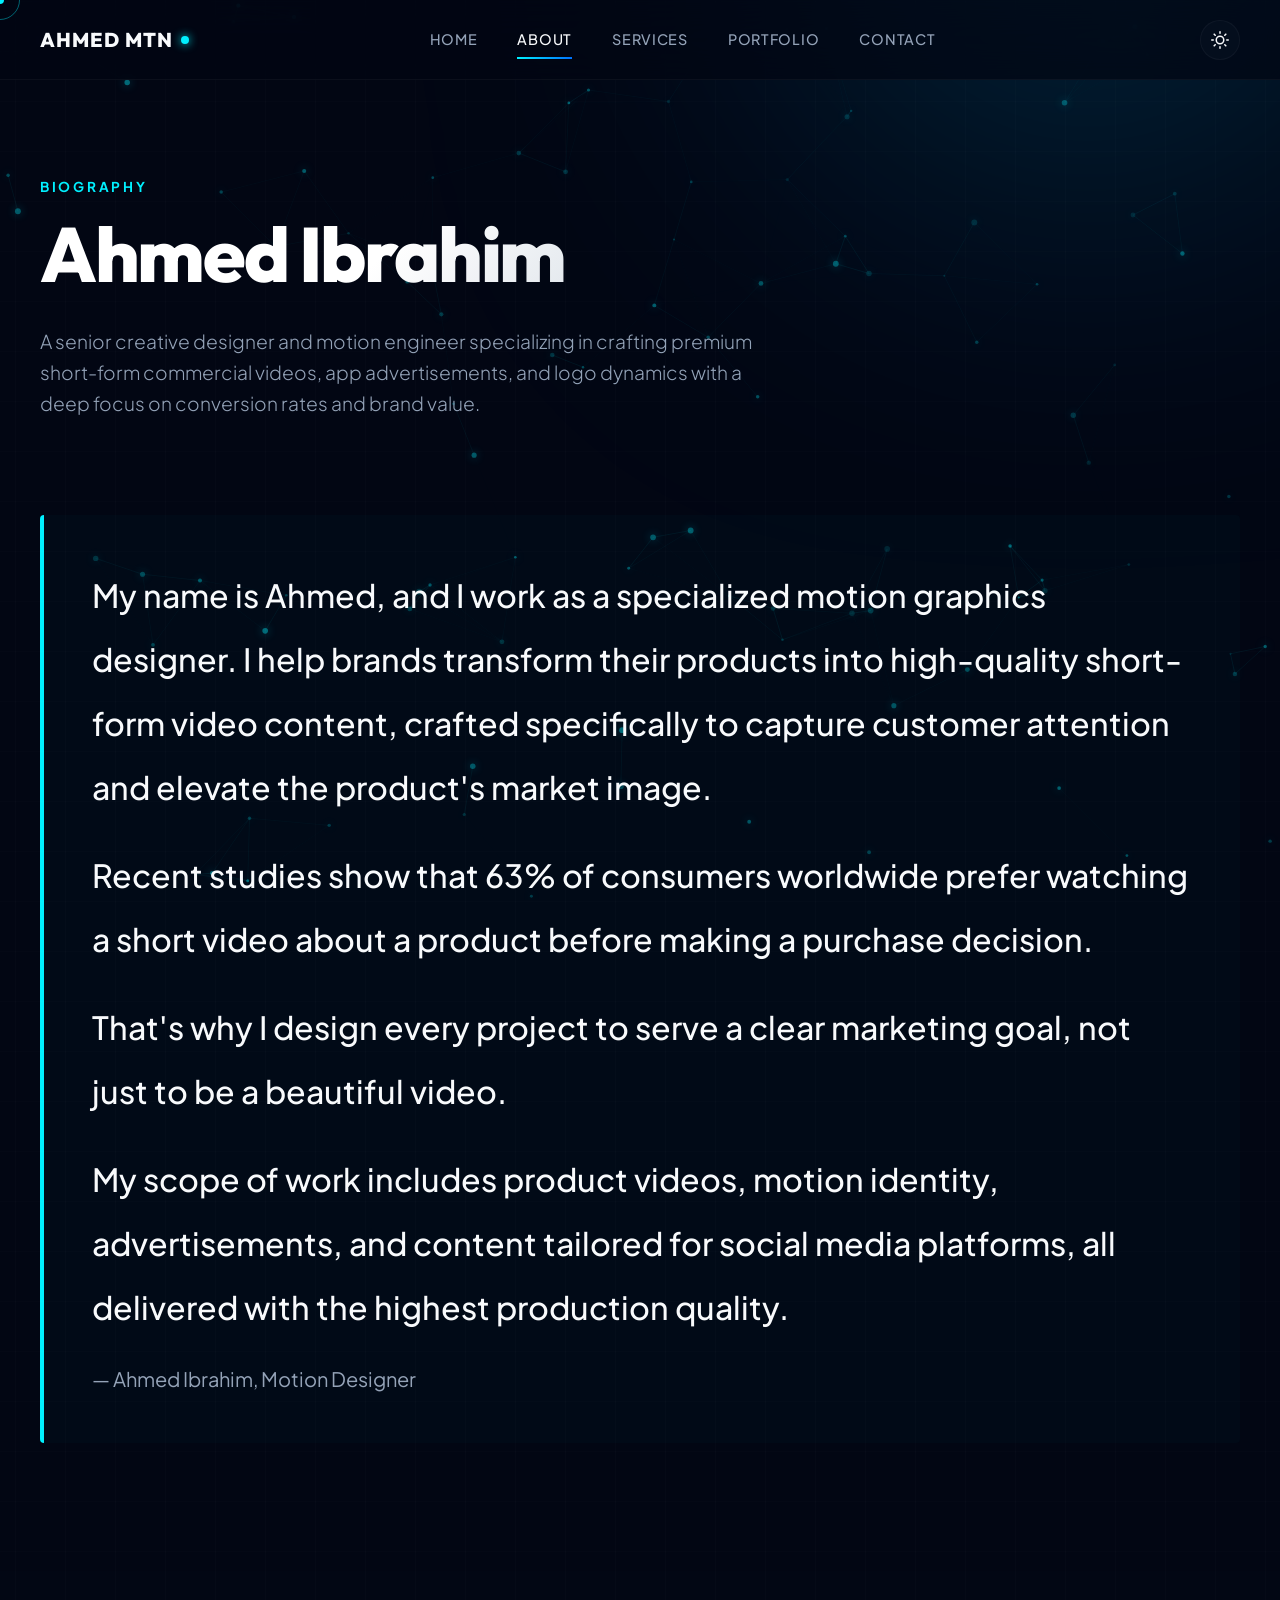
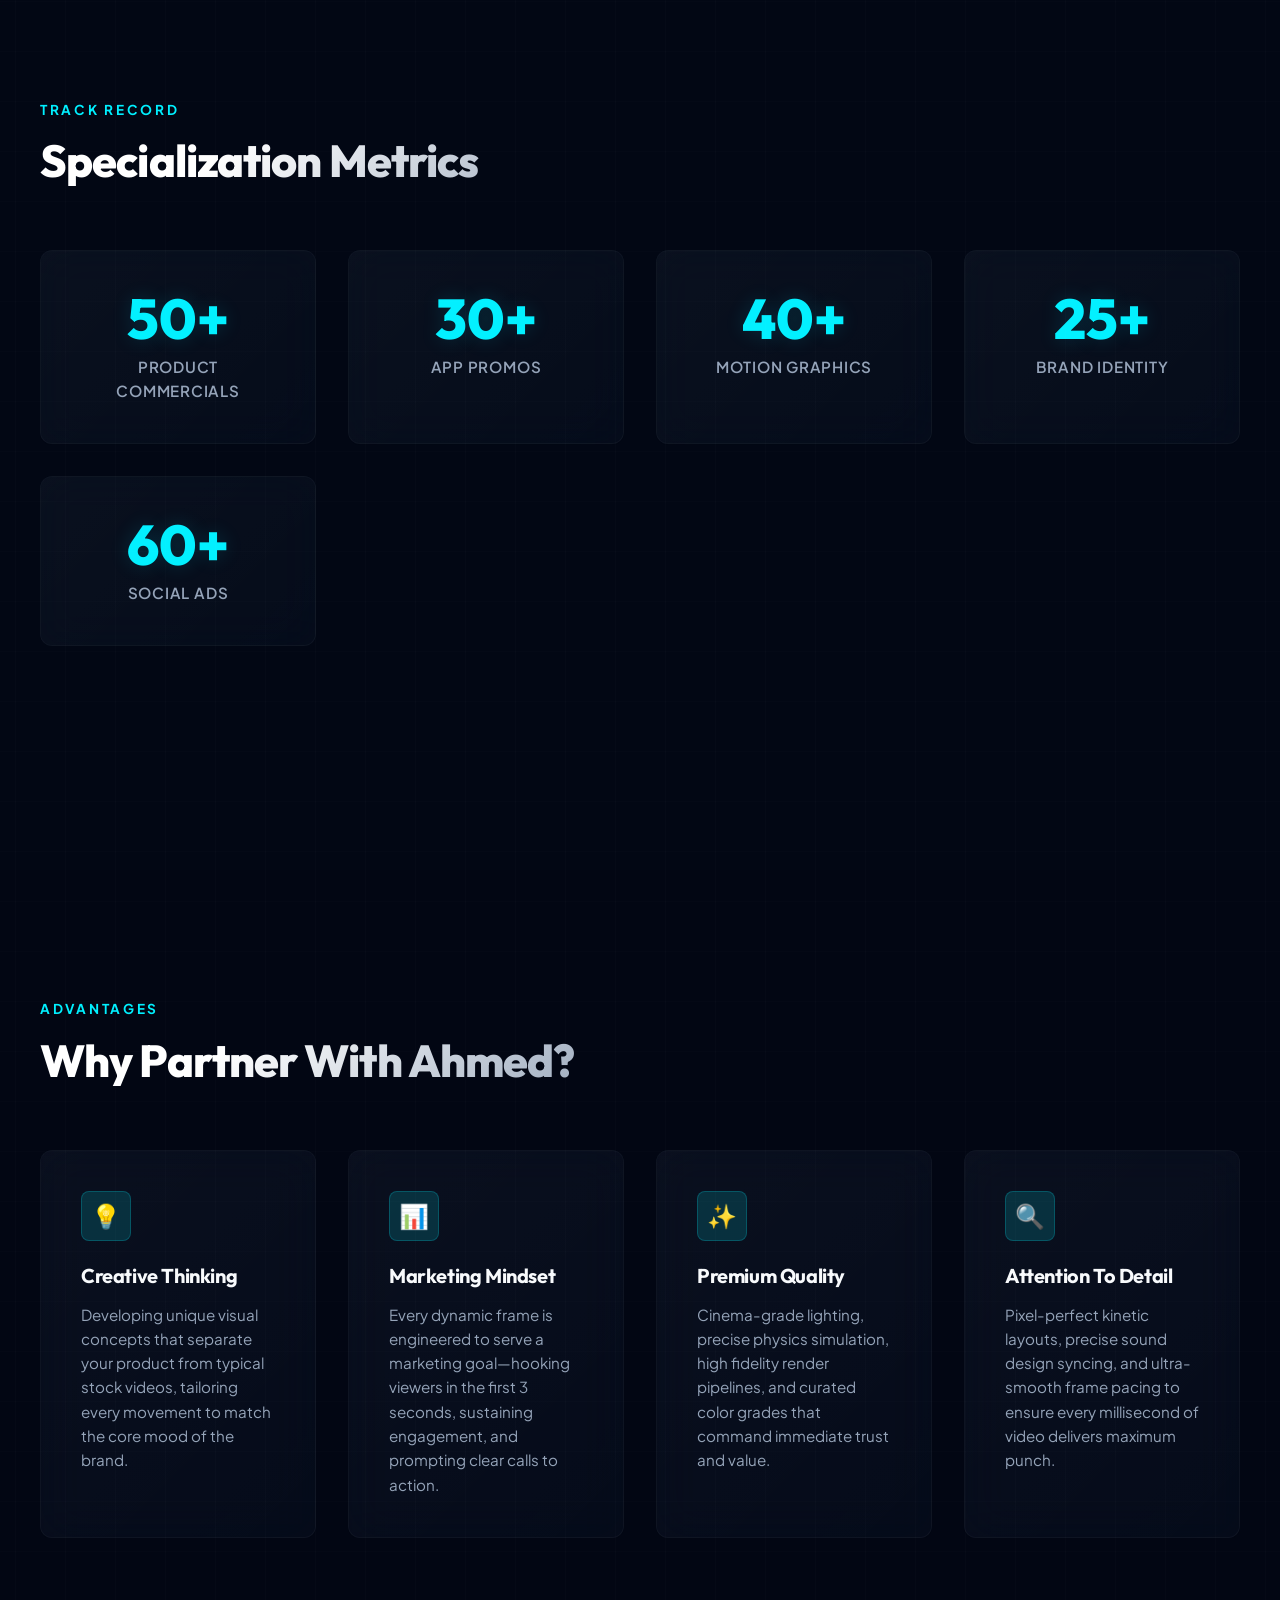
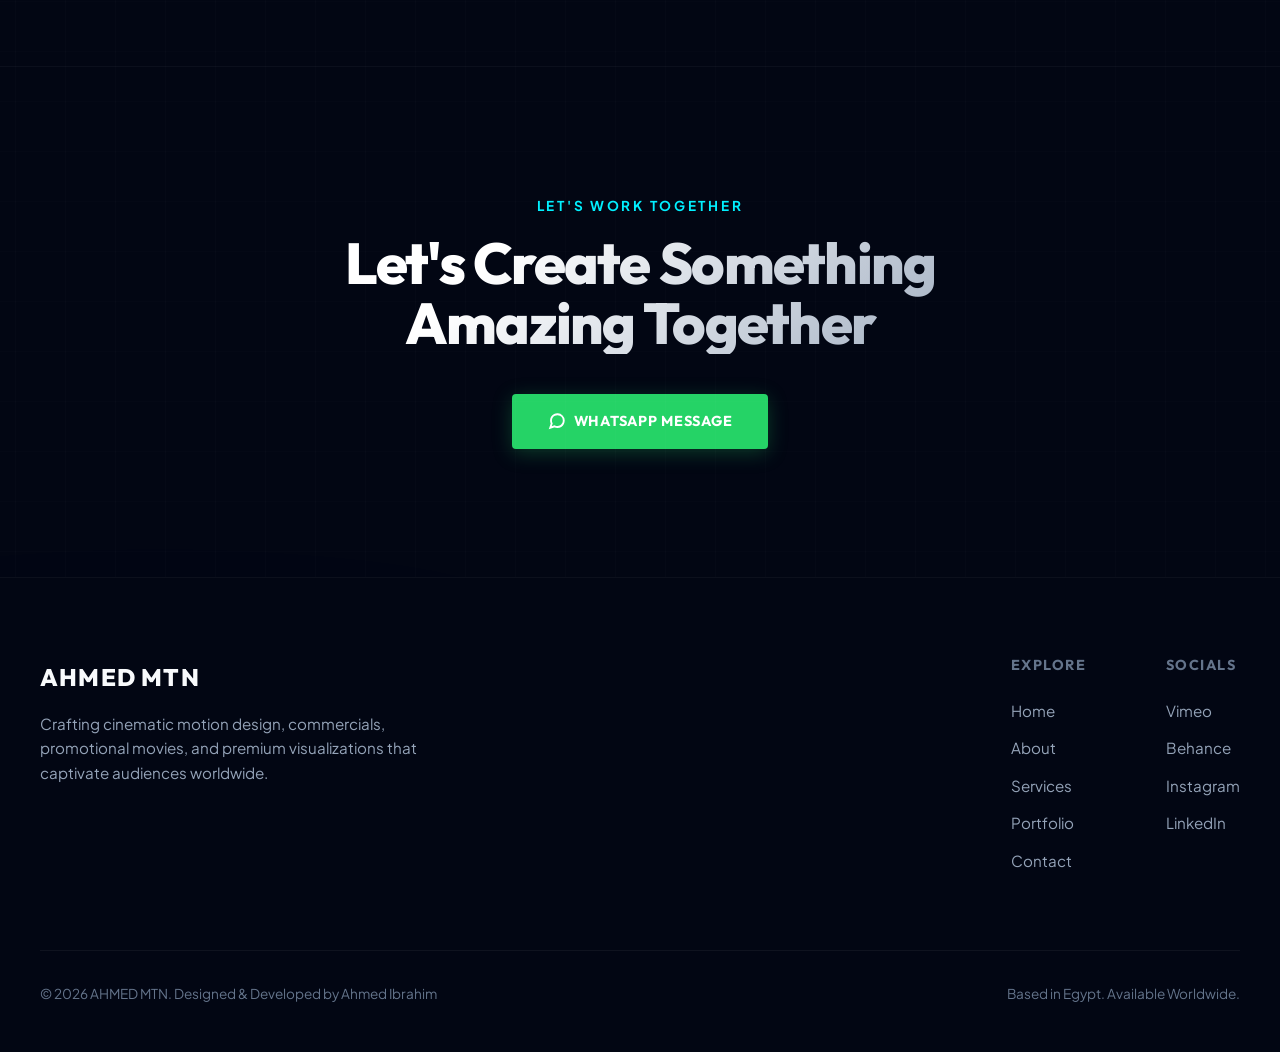
==== about.html @ e55f8477 "Add files via upload" ====
<!DOCTYPE html>
<html lang="en">
<head>
  <meta charset="UTF-8">
  <script>(function(){try{var t=localStorage.getItem('theme');if(t==='light'){document.documentElement.setAttribute('data-theme','light');}}catch(e){}})();</script>
  <meta name="viewport" content="width=device-width, initial-scale=1.0">
  <title>About AHMED MTN | Premium Motion Designer</title>
  <meta name="description" content="Learn more about Ahmed Ibrahim (AHMED MTN), his motion design philosophy, marketing mindset, and production standards.">
  
  <!-- Open Graph -->
  <meta property="og:title" content="About AHMED MTN | Premium Motion Designer">
  <meta property="og:description" content="Discover the creative process and marketing-focused motion design philosophy of Ahmed Ibrahim.">
  <meta property="og:type" content="website">
  
  <!-- Stylesheets -->
  <link rel="stylesheet" href="./assets/css/main.css">
  <link rel="stylesheet" href="./assets/css/layout.css">
  <link rel="stylesheet" href="./assets/css/components.css">
  <link rel="stylesheet" href="./assets/css/pages.css">
</head>
<body>

  <!-- Page Preloader -->
  <div id="preloader">
    <div class="loader-content">
      <div class="loader-logo">ABOUT ME</div>
      <div class="loader-line-wrap">
        <div class="loader-line"></div>
      </div>
    </div>
  </div>

  <!-- Ambient Canvas Background -->
  <canvas id="particles-canvas"></canvas>
  <div class="grid-overlay"></div>

  <!-- Background Glow Blobs -->
  <div class="bg-glow-blobs">
    <div class="glow-blob glow-1"></div>
    <div class="glow-blob glow-2"></div>
  </div>

  <!-- Header Nav -->
  <header>
    <div class="container nav-container">
      <a href="./index.html" class="logo magnetic">
        AHMED MTN <span class="logo-dot"></span>
      </a>
      <nav>
        <a href="./index.html" class="nav-link">Home</a>
        <a href="./about.html" class="nav-link active">About</a>
        <a href="./services.html" class="nav-link">Services</a>
        <a href="./portfolio.html" class="nav-link">Portfolio</a>
        <a href="./contact.html" class="nav-link">Contact</a>
      </nav>
      <button class="theme-toggle" id="themeToggle" aria-label="Toggle light and dark mode">
        <svg class="icon-sun" viewBox="0 0 24 24" fill="none" stroke="currentColor" stroke-width="2" stroke-linecap="round" stroke-linejoin="round"><circle cx="12" cy="12" r="5"></circle><line x1="12" y1="1" x2="12" y2="3"></line><line x1="12" y1="21" x2="12" y2="23"></line><line x1="4.22" y1="4.22" x2="5.64" y2="5.64"></line><line x1="18.36" y1="18.36" x2="19.78" y2="19.78"></line><line x1="1" y1="12" x2="3" y2="12"></line><line x1="21" y1="12" x2="23" y2="12"></line><line x1="4.22" y1="19.78" x2="5.64" y2="18.36"></line><line x1="18.36" y1="5.64" x2="19.78" y2="4.22"></line></svg>
        <svg class="icon-moon" viewBox="0 0 24 24" fill="none" stroke="currentColor" stroke-width="2" stroke-linecap="round" stroke-linejoin="round"><path d="M21 12.79A9 9 0 1 1 11.21 3 7 7 0 0 0 21 12.79z"></path></svg>
      </button>
      <button class="menu-btn" aria-label="Toggle Menu">
        <span></span>
        <span></span>
        <span></span>
      </button>
    </div>
  </header>

  <!-- Mobile Navigation Overlay -->
  <div class="mobile-nav">
    <a href="./index.html" class="nav-link">Home</a>
    <a href="./about.html" class="nav-link active">About</a>
    <a href="./services.html" class="nav-link">Services</a>
    <a href="./portfolio.html" class="nav-link">Portfolio</a>
    <a href="./contact.html" class="nav-link">Contact</a>
  </div>

  <!-- Hero Content for About -->
  <section class="about-hero" style="margin-top: 80px; padding: 6rem 0 3rem 0;">
    <div class="container reveal">
      <span class="section-subtitle">Biography</span>
      <h1 class="hero-title gradient-text" style="font-size: clamp(3.5rem, 6vw, 6rem); margin-bottom: 2rem;">Ahmed Ibrahim</h1>
      <p class="hero-desc" style="max-width: 750px;">A senior creative designer and motion engineer specializing in crafting premium short-form commercial videos, app advertisements, and logo dynamics with a deep focus on conversion rates and brand value.</p>
    </div>
  </section>

  <!-- Arabic Narrative Block -->
  <section class="arabic-block" style="padding-top: 0;">
    <div class="container">
      <div class="arabic-quote-block reveal" style="margin-bottom: 0; padding: 3rem;">
        <p style="font-size: clamp(1.4rem, 2.5vw, 2.2rem); line-height: 2;">My name is Ahmed, and I work as a specialized motion graphics designer. I help brands transform their products into high-quality short-form video content, crafted specifically to capture customer attention and elevate the product's market image.</p>
        <p style="font-size: clamp(1.4rem, 2.5vw, 2.2rem); line-height: 2;">Recent studies show that 63% of consumers worldwide prefer watching a short video about a product before making a purchase decision.</p>
        <p style="font-size: clamp(1.4rem, 2.5vw, 2.2rem); line-height: 2;">That's why I design every project to serve a clear marketing goal, not just to be a beautiful video.</p>
        <p style="font-size: clamp(1.4rem, 2.5vw, 2.2rem); line-height: 2;">My scope of work includes product videos, motion identity, advertisements, and content tailored for social media platforms, all delivered with the highest production quality.</p>
        <span style="font-size: 1.25rem;">— Ahmed Ibrahim, Motion Designer</span>
      </div>
    </div>
  </section>

  <!-- Statistics Grid Section -->
  <section class="about-stats" style="background: rgba(5, 10, 24, 0.3);">
    <div class="container">
      <div class="section-header reveal">
        <span class="section-subtitle">Track Record</span>
        <h2 class="section-title gradient-text">Specialization Metrics</h2>
      </div>

      <div class="stats-grid reveal" style="grid-template-columns: repeat(auto-fit, minmax(220px, 1fr));">
        <div class="glass-card stat-card">
          <div class="stat-number">50+</div>
          <div class="stat-label">Product Commercials</div>
        </div>
        <div class="glass-card stat-card">
          <div class="stat-number">30+</div>
          <div class="stat-label">App Promos</div>
        </div>
        <div class="glass-card stat-card">
          <div class="stat-number">40+</div>
          <div class="stat-label">Motion Graphics</div>
        </div>
        <div class="glass-card stat-card">
          <div class="stat-number">25+</div>
          <div class="stat-label">Brand Identity</div>
        </div>
        <div class="glass-card stat-card">
          <div class="stat-number">60+</div>
          <div class="stat-label">Social Ads</div>
        </div>
      </div>
    </div>
  </section>

  <!-- Why Work With Me Section -->
  <section class="why-work-with-me">
    <div class="container">
      <div class="section-header reveal">
        <span class="section-subtitle">Advantages</span>
        <h2 class="section-title gradient-text">Why Partner With Ahmed?</h2>
      </div>

      <div class="why-grid reveal">
        <div class="glass-card why-card">
          <div class="why-icon">💡</div>
          <h3>Creative Thinking</h3>
          <p>Developing unique visual concepts that separate your product from typical stock videos, tailoring every movement to match the core mood of the brand.</p>
        </div>
        <div class="glass-card why-card">
          <div class="why-icon">📊</div>
          <h3>Marketing Mindset</h3>
          <p>Every dynamic frame is engineered to serve a marketing goal—hooking viewers in the first 3 seconds, sustaining engagement, and prompting clear calls to action.</p>
        </div>
        <div class="glass-card why-card">
          <div class="why-icon">✨</div>
          <h3>Premium Quality</h3>
          <p>Cinema-grade lighting, precise physics simulation, high fidelity render pipelines, and curated color grades that command immediate trust and value.</p>
        </div>
        <div class="glass-card why-card">
          <div class="why-icon">🔍</div>
          <h3>Attention To Detail</h3>
          <p>Pixel-perfect kinetic layouts, precise sound design syncing, and ultra-smooth frame pacing to ensure every millisecond of video delivers maximum punch.</p>
        </div>
      </div>
    </div>
  </section>

  <!-- Contact CTA -->
  <section class="contact-cta" style="border-top: 1px solid var(--border-glass);">
    <div class="container reveal">
      <div style="max-width: 800px; margin: 0 auto; text-align: center;">
        <span class="section-subtitle">Let's Work Together</span>
        <h2 class="hero-title gradient-text" style="font-size: clamp(2rem, 4.5vw, 4rem); margin-bottom: 2.5rem;">Let's Create Something Amazing Together</h2>
        <div class="magnetic-wrap">
          <a href="https://wa.me/201090971246" target="_blank" class="btn btn-whatsapp magnetic">
            <svg width="18" height="18" viewBox="0 0 24 24" fill="none" stroke="currentColor" stroke-width="2.5" style="margin-right: 0.5rem; vertical-align: middle;"><path d="M21 11.5a8.38 8.38 0 0 1-.9 3.8 8.5 8.5 0 0 1-7.6 4.7 8.38 8.38 0 0 1-3.8-.9L3 21l1.9-5.7a8.38 8.38 0 0 1-.9-3.8 8.5 8.5 0 0 1 4.7-7.6 8.38 8.38 0 0 1 3.8-.9h.5a8.48 8.48 0 0 1 8 8v.5z"></path></svg>
            WhatsApp Message
          </a>
        </div>
      </div>
    </div>
  </section>

  <!-- Footer -->
  <footer>
    <div class="container">
      <div class="footer-content">
        <div class="footer-brand">
          <div class="footer-logo">AHMED MTN<span class="logo-dot"></span></div>
          <p class="footer-desc">Crafting cinematic motion design, commercials, promotional movies, and premium visualizations that captivate audiences worldwide.</p>
        </div>
        <div class="footer-links">
          <div class="footer-group">
            <h4>Explore</h4>
            <ul>
              <li><a href="./index.html">Home</a></li>
              <li><a href="./about.html">About</a></li>
              <li><a href="./services.html">Services</a></li>
              <li><a href="./portfolio.html">Portfolio</a></li>
              <li><a href="./contact.html">Contact</a></li>
            </ul>
          </div>
          <div class="footer-group">
            <h4>Socials</h4>
            <ul>
              <li><a href="#" target="_blank" class="magnetic">Vimeo</a></li>
              <li><a href="#" target="_blank" class="magnetic">Behance</a></li>
              <li><a href="#" target="_blank" class="magnetic">Instagram</a></li>
              <li><a href="#" target="_blank" class="magnetic">LinkedIn</a></li>
            </ul>
          </div>
        </div>
      </div>
      <div class="footer-bottom">
        <div class="footer-copy">
          &copy; 2026 AHMED MTN. Designed & Developed by Ahmed Ibrahim
        </div>
        <div>
          Based in Egypt. Available Worldwide.
        </div>
      </div>
    </div>
  </footer>

  <!-- Scroll Progress Indicator -->
  <div class="scroll-progress-wrap">
    <svg class="progress-circle" width="100%" height="100%" viewBox="-1 -1 102 102">
      <path d="M50,1 a49,49 0 0,1 0,98 a49,49 0 0,1 0,-98"/>
    </svg>
    <svg class="arrow" viewBox="0 0 24 24"><path d="M4 12l1.41 1.41L11 7.83V20h2V7.83l5.58 5.59L20 12l-8-8-8 8z"/></svg>
  </div>

  <!-- Scripts -->
  <script src="./assets/js/main.js"></script>
  <script src="./assets/js/particles.js"></script>
</body>
</html>
---- assets/css/main.css ----
@import url('https://fonts.googleapis.com/css2?family=Outfit:wght@300;400;500;600;700;800&family=Plus+Jakarta+Sans:wght@300;400;500;600;700&display=swap');

:root {
  /* Color Palette */
  --bg-darker: #020613;
  --bg-dark: #050a18;
  --bg-card: rgba(11, 20, 38, 0.4);
  --bg-card-hover: rgba(15, 27, 50, 0.6);

  --text-primary: #f8fafc;
  --text-secondary: #94a3b8;
  --text-muted: #64748b;

  --color-accent: #00f0ff;
  --color-accent-glow: rgba(0, 240, 255, 0.15);
  --color-blue-deep: #0072ff;
  --color-blue-deep-glow: rgba(0, 114, 255, 0.15);

  --border-glass: rgba(255, 255, 255, 0.04);
  --border-glass-hover: rgba(0, 240, 255, 0.2);

  /* Surface colors used for header/nav/lightbox/inputs */
  --header-bg: rgba(2, 6, 19, 0.7);
  --header-bg-scrolled: rgba(2, 6, 19, 0.85);
  --overlay-bg: rgba(2, 6, 19, 0.98);
  --lightbox-bg: rgba(2, 6, 19, 0.95);
  --input-bg: rgba(11, 20, 38, 0.4);
  --input-bg-focus: rgba(11, 20, 38, 0.7);
  --fab-bg: rgba(11, 20, 38, 0.6);
  --shadow-color: rgba(0, 0, 0, 0.3);
  --shadow-color-strong: rgba(0, 0, 0, 0.5);
  --grid-line: rgba(255, 255, 255, 0.015);

  /* Particle canvas visibility */
  --particles-opacity: 1;

  /* Fonts */
  --font-heading: 'Outfit', sans-serif;
  --font-body: 'Plus Jakarta Sans', sans-serif;

  /* Transitions */
  --transition-smooth: all 0.5s cubic-bezier(0.16, 1, 0.3, 1);
  --transition-fast: all 0.25s cubic-bezier(0.16, 1, 0.3, 1);
  --transition-bounce: all 0.6s cubic-bezier(0.34, 1.56, 0.64, 1);
}

/* Light Mode Palette */
html[data-theme="light"] {
  --bg-darker: #f4f6fb;
  --bg-dark: #eaeef6;
  --bg-card: rgba(255, 255, 255, 0.6);
  --bg-card-hover: rgba(255, 255, 255, 0.9);

  --text-primary: #0b1220;
  --text-secondary: #47546b;
  --text-muted: #6b7789;

  --color-accent: #0072ff;
  --color-accent-glow: rgba(0, 114, 255, 0.15);
  --color-blue-deep: #0057c7;
  --color-blue-deep-glow: rgba(0, 87, 199, 0.15);

  --border-glass: rgba(11, 18, 32, 0.08);
  --border-glass-hover: rgba(0, 114, 255, 0.3);

  --header-bg: rgba(255, 255, 255, 0.75);
  --header-bg-scrolled: rgba(255, 255, 255, 0.9);
  --overlay-bg: rgba(255, 255, 255, 0.98);
  --lightbox-bg: rgba(10, 14, 26, 0.9);
  --input-bg: rgba(11, 18, 32, 0.04);
  --input-bg-focus: rgba(11, 18, 32, 0.07);
  --fab-bg: rgba(255, 255, 255, 0.8);
  --shadow-color: rgba(20, 30, 55, 0.12);
  --shadow-color-strong: rgba(20, 30, 55, 0.18);
  --grid-line: rgba(11, 18, 32, 0.03);

  --particles-opacity: 0.35;
}

/* CSS Reset */
*, *::before, *::after {
  box-sizing: border-box;
  margin: 0;
  padding: 0;
}

html {
  scroll-behavior: initial; /* Custom smooth scrolling will be implemented */
  scrollbar-width: thin;
  scrollbar-color: var(--color-accent) var(--bg-darker);
  font-size: 16px;
  background-color: var(--bg-darker);
  overflow-x: hidden;
}

body {
  font-family: var(--font-body);
  background-color: var(--bg-darker);
  color: var(--text-primary);
  line-height: 1.6;
  -webkit-font-smoothing: antialiased;
  -moz-osx-font-smoothing: grayscale;
  overflow-x: hidden;
  position: relative;
  transition: background-color 0.4s ease, color 0.4s ease;
}

/* Canvas ambient particles fade differently per theme */
#particles-canvas {
  opacity: var(--particles-opacity);
  transition: opacity 0.4s ease;
}

/* Selection style */
::selection {
  background-color: var(--color-accent);
  color: var(--bg-darker);
  text-shadow: none;
}

/* Custom Scrollbar for Webkit */
::-webkit-scrollbar {
  width: 8px;
  height: 8px;
}

::-webkit-scrollbar-track {
  background: var(--bg-darker);
}

::-webkit-scrollbar-thumb {
  background: rgba(0, 240, 255, 0.2);
  border-radius: 10px;
  border: 2px solid var(--bg-darker);
  transition: var(--transition-fast);
}

::-webkit-scrollbar-thumb:hover {
  background: var(--color-accent);
}

/* Base Headings & Links */
h1, h2, h3, h4, h5, h6 {
  font-family: var(--font-heading);
  font-weight: 700;
  line-height: 1.1;
  letter-spacing: -0.02em;
}

a {
  color: inherit;
  text-decoration: none;
  transition: var(--transition-fast);
}

/* Text Utilities */
.gradient-text {
  background: linear-gradient(135deg, #ffffff 30%, var(--text-secondary) 100%);
  -webkit-background-clip: text;
  -webkit-text-fill-color: transparent;
  background-clip: text;
}

.accent-text-glow {
  background: linear-gradient(135deg, var(--color-accent) 0%, var(--color-blue-deep) 100%);
  -webkit-background-clip: text;
  -webkit-text-fill-color: transparent;
  background-clip: text;
  text-shadow: 0 0 30px var(--color-accent-glow);
}

.reveal {
  opacity: 0;
  transform: translateY(30px);
  transition: opacity 1.2s cubic-bezier(0.16, 1, 0.3, 1), transform 1.2s cubic-bezier(0.16, 1, 0.3, 1);
}

.reveal.revealed {
  opacity: 1;
  transform: translateY(0);
}

.reveal-scale {
  opacity: 0;
  transform: scale(0.95);
  transition: opacity 1.2s cubic-bezier(0.16, 1, 0.3, 1), transform 1.2s cubic-bezier(0.16, 1, 0.3, 1);
}

.reveal-scale.revealed {
  opacity: 1;
  transform: scale(1);
}

.reveal-left {
  opacity: 0;
  transform: translateX(-40px);
  transition: opacity 1.2s cubic-bezier(0.16, 1, 0.3, 1), transform 1.2s cubic-bezier(0.16, 1, 0.3, 1);
}

.reveal-left.revealed {
  opacity: 1;
  transform: translateX(0);
}

.reveal-right {
  opacity: 0;
  transform: translateX(40px);
  transition: opacity 1.2s cubic-bezier(0.16, 1, 0.3, 1), transform 1.2s cubic-bezier(0.16, 1, 0.3, 1);
}

.reveal-right.revealed {
  opacity: 1;
  transform: translateX(0);
}

.delay-100 { transition-delay: 0.1s; }
.delay-200 { transition-delay: 0.2s; }
.delay-300 { transition-delay: 0.3s; }
.delay-400 { transition-delay: 0.4s; }
.delay-500 { transition-delay: 0.5s; }
---- assets/css/layout.css ----
/* Container layout */
.container {
  width: 100%;
  max-width: 1300px;
  margin: 0 auto;
  padding: 0 2.5rem;
}

@media (max-width: 768px) {
  .container {
    padding: 0 1.5rem;
  }
}

/* Page Preloader */
#preloader {
  position: fixed;
  top: 0;
  left: 0;
  width: 100%;
  height: 100vh;
  background-color: var(--bg-darker);
  z-index: 9999;
  display: flex;
  justify-content: center;
  align-items: center;
  transition: opacity 0.8s cubic-bezier(0.16, 1, 0.3, 1), visibility 0.8s, background-color 0.4s ease;
}

#preloader.loaded {
  opacity: 0;
  visibility: hidden;
}

.loader-content {
  text-align: center;
}

.loader-logo {
  font-family: var(--font-heading);
  font-size: 2.5rem;
  font-weight: 800;
  letter-spacing: 0.1em;
  background: linear-gradient(135deg, var(--color-accent) 0%, var(--color-blue-deep) 100%);
  -webkit-background-clip: text;
  -webkit-text-fill-color: transparent;
  margin-bottom: 1.5rem;
  position: relative;
  display: inline-block;
}

.loader-line-wrap {
  width: 150px;
  height: 2px;
  background: rgba(255, 255, 255, 0.1);
  margin: 0 auto;
  border-radius: 2px;
  overflow: hidden;
}

.loader-line {
  width: 60px;
  height: 100%;
  background: var(--color-accent);
  border-radius: 2px;
  animation: loading 1.5s infinite ease-in-out;
}

@keyframes loading {
  0% { transform: translateX(-150px); }
  50% { transform: translateX(150px); }
  100% { transform: translateX(-150px); }
}

/* Sticky Header */
header {
  position: fixed;
  top: 0;
  left: 0;
  width: 100%;
  height: 80px;
  z-index: 1000;
  display: flex;
  align-items: center;
  border-bottom: 1px solid var(--border-glass);
  background: var(--header-bg);
  backdrop-filter: blur(20px);
  -webkit-backdrop-filter: blur(20px);
  transition: var(--transition-smooth), background-color 0.4s ease;
}

header.scrolled {
  height: 70px;
  background: var(--header-bg-scrolled);
  box-shadow: 0 10px 30px var(--shadow-color);
}

.nav-container {
  display: flex;
  justify-content: space-between;
  align-items: center;
  width: 100%;
}

.logo {
  font-family: var(--font-heading);
  font-weight: 800;
  font-size: 1.25rem;
  letter-spacing: 0.05em;
  display: flex;
  align-items: center;
  gap: 0.5rem;
}

.logo-dot {
  width: 8px;
  height: 8px;
  background-color: var(--color-accent);
  border-radius: 50%;
  box-shadow: 0 0 10px var(--color-accent);
}

/* Desktop Navigation */
nav {
  display: flex;
  align-items: center;
  gap: 2.5rem;
}

.nav-link {
  font-size: 0.9rem;
  font-weight: 500;
  letter-spacing: 0.05em;
  text-transform: uppercase;
  color: var(--text-secondary);
  position: relative;
  padding: 0.5rem 0;
  cursor: pointer;
}

.nav-link::after {
  content: '';
  position: absolute;
  bottom: 0;
  left: 0;
  width: 0;
  height: 2px;
  background: linear-gradient(to right, var(--color-accent), var(--color-blue-deep));
  transition: var(--transition-fast);
}

.nav-link:hover {
  color: var(--text-primary);
}

.nav-link:hover::after {
  width: 100%;
}

.nav-link.active {
  color: var(--text-primary);
}

.nav-link.active::after {
  width: 100%;
}

/* Hamburger Menu Button */
.menu-btn {
  display: none;
  background: none;
  border: none;
  cursor: pointer;
  width: 30px;
  height: 20px;
  position: relative;
  z-index: 1001;
}

.menu-btn span {
  display: block;
  width: 100%;
  height: 2px;
  background-color: var(--text-primary);
  position: absolute;
  left: 0;
  transition: var(--transition-fast);
}

.menu-btn span:nth-child(1) { top: 0; }
.menu-btn span:nth-child(2) { top: 9px; }
.menu-btn span:nth-child(3) { top: 18px; }

.menu-btn.active span:nth-child(1) {
  transform: translateY(9px) rotate(45deg);
  background-color: var(--color-accent);
}

.menu-btn.active span:nth-child(2) {
  opacity: 0;
}

.menu-btn.active span:nth-child(3) {
  transform: translateY(-9px) rotate(-45deg);
  background-color: var(--color-accent);
}

/* Dark / Light Mode Toggle */
.theme-toggle {
  display: inline-flex;
  align-items: center;
  justify-content: center;
  width: 40px;
  height: 40px;
  border-radius: 50%;
  background: var(--bg-card);
  border: 1px solid var(--border-glass);
  color: var(--text-primary);
  cursor: pointer;
  flex-shrink: 0;
  transition: var(--transition-fast), background-color 0.4s ease, border-color 0.4s ease;
  margin-left: 1.5rem;
}

.theme-toggle:hover {
  border-color: var(--color-accent);
  color: var(--color-accent);
  box-shadow: 0 0 20px var(--color-accent-glow);
  transform: translateY(-2px);
}

.theme-toggle svg {
  width: 18px;
  height: 18px;
}

.theme-toggle .icon-moon {
  display: none;
}

html[data-theme="light"] .theme-toggle .icon-sun {
  display: none;
}

html[data-theme="light"] .theme-toggle .icon-moon {
  display: block;
}

@media (max-width: 768px) {
  .theme-toggle {
    margin-left: 1rem;
  }
}

/* Mobile Nav Overlay */
.mobile-nav {
  position: fixed;
  top: 0;
  right: -100%;
  width: 100%;
  height: 100vh;
  background: var(--overlay-bg);
  backdrop-filter: blur(20px);
  -webkit-backdrop-filter: blur(20px);
  z-index: 999;
  display: flex;
  flex-direction: column;
  justify-content: center;
  align-items: center;
  gap: 2rem;
  transition: right 0.6s cubic-bezier(0.16, 1, 0.3, 1), background-color 0.4s ease;
}

.mobile-nav.active {
  right: 0;
}

.mobile-nav .nav-link {
  font-size: 1.75rem;
}

@media (max-width: 768px) {
  nav {
    display: none;
  }
  .menu-btn {
    display: block;
  }
}

/* Footer Section */
footer {
  background: var(--bg-darker);
  border-top: 1px solid var(--border-glass);
  padding: 5rem 0 3rem 0;
  position: relative;
  z-index: 10;
  overflow: hidden;
}

.footer-content {
  display: flex;
  justify-content: space-between;
  align-items: flex-start;
  flex-wrap: wrap;
  gap: 3rem;
  margin-bottom: 4rem;
}

.footer-brand {
  max-width: 400px;
}

.footer-logo {
  font-family: var(--font-heading);
  font-size: 1.5rem;
  font-weight: 800;
  letter-spacing: 0.05em;
  margin-bottom: 1rem;
}

.footer-desc {
  color: var(--text-secondary);
  font-size: 0.95rem;
}

.footer-links {
  display: flex;
  gap: 5rem;
}

.footer-group h4 {
  font-size: 0.9rem;
  text-transform: uppercase;
  letter-spacing: 0.1em;
  color: var(--text-muted);
  margin-bottom: 1.5rem;
}

.footer-group ul {
  list-style: none;
}

.footer-group ul li {
  margin-bottom: 0.75rem;
}

.footer-group ul li a {
  color: var(--text-secondary);
  font-size: 0.95rem;
}

.footer-group ul li a:hover {
  color: var(--color-accent);
  padding-left: 0.25rem;
}

.footer-bottom {
  border-top: 1px solid rgba(255, 255, 255, 0.05);
  padding-top: 2rem;
  display: flex;
  justify-content: space-between;
  align-items: center;
  flex-wrap: wrap;
  gap: 1rem;
  font-size: 0.85rem;
  color: var(--text-muted);
}

.footer-copy {
  display: flex;
  align-items: center;
  gap: 0.25rem;
}

.footer-socials {
  display: flex;
  gap: 1.5rem;
}

.footer-socials a {
  color: var(--text-muted);
  font-size: 1.25rem;
}

.footer-socials a:hover {
  color: var(--color-accent);
  transform: translateY(-3px);
}

@media (max-width: 768px) {
  .footer-links {
    gap: 3rem;
    width: 100%;
  }
}

@media (max-width: 480px) {
  .footer-links {
    flex-direction: column;
    gap: 2rem;
  }
}

/* Back To Top Scroll Progress Circle */
.scroll-progress-wrap {
  position: fixed;
  bottom: 30px;
  right: 30px;
  width: 50px;
  height: 50px;
  border-radius: 50%;
  background: var(--fab-bg);
  backdrop-filter: blur(10px);
  -webkit-backdrop-filter: blur(10px);
  box-shadow: 0 10px 30px var(--shadow-color-strong);
  cursor: pointer;
  z-index: 99;
  display: flex;
  align-items: center;
  justify-content: center;
  transform: translateY(100px) scale(0.5);
  opacity: 0;
  transition: transform 0.5s cubic-bezier(0.16, 1, 0.3, 1), opacity 0.5s cubic-bezier(0.16, 1, 0.3, 1);
  border: 1px solid var(--border-glass);
}

.scroll-progress-wrap.active {
  transform: translateY(0) scale(1);
  opacity: 1;
}

.scroll-progress-wrap svg.progress-circle path {
  fill: none;
  stroke: var(--color-accent);
  stroke-width: 4;
  box-shadow: 0 0 10px var(--color-accent);
}

.scroll-progress-wrap .arrow {
  position: absolute;
  top: 50%;
  left: 50%;
  transform: translate(-50%, -50%);
  fill: var(--text-primary);
  width: 16px;
  height: 16px;
  transition: var(--transition-fast);
}

.scroll-progress-wrap:hover .arrow {
  transform: translate(-50%, -70%);
  fill: var(--color-accent);
}
---- assets/css/components.css ----
/* Custom Cursor */
.custom-cursor-dot,
.custom-cursor-ring {
  width: 8px;
  height: 8px;
  border-radius: 50%;
  position: fixed;
  top: 0;
  left: 0;
  transform: translate(-50%, -50%);
  pointer-events: none;
  z-index: 10000;
  transition: width 0.3s, height 0.3s, background-color 0.3s, border-color 0.3s, opacity 0.3s;
}

.custom-cursor-dot {
  background-color: var(--color-accent);
}

.custom-cursor-ring {
  width: 40px;
  height: 40px;
  border: 1px solid rgba(0, 240, 255, 0.4);
  background-color: transparent;
  transition: transform 0.08s ease-out, width 0.3s, height 0.3s, background-color 0.3s, border-color 0.3s;
}

/* Cursor states when hovering interactive elements */
body.hover-link .custom-cursor-ring {
  width: 60px;
  height: 60px;
  background-color: rgba(0, 240, 255, 0.05);
  border-color: var(--color-accent);
}

body.hover-link .custom-cursor-dot {
  background-color: #ffffff;
}

body.hover-view .custom-cursor-ring {
  width: 90px;
  height: 90px;
  background-color: rgba(0, 240, 255, 0.1);
  border-color: var(--color-accent);
}

body.hover-view::after {
  content: 'VIEW';
  position: fixed;
  top: var(--mouse-y);
  left: var(--mouse-x);
  transform: translate(-50%, -50%);
  color: var(--color-accent);
  font-family: var(--font-heading);
  font-size: 0.75rem;
  font-weight: 700;
  letter-spacing: 0.1em;
  pointer-events: none;
  z-index: 10001;
}

@media (max-width: 1024px) {
  .custom-cursor-dot,
  .custom-cursor-ring,
  body.hover-view::after {
    display: none !important;
  }
}

/* Premium Buttons */
.btn {
  display: inline-flex;
  align-items: center;
  justify-content: center;
  padding: 1rem 2.25rem;
  font-family: var(--font-heading);
  font-weight: 700;
  font-size: 0.9rem;
  letter-spacing: 0.05em;
  text-transform: uppercase;
  border-radius: 4px;
  cursor: pointer;
  position: relative;
  overflow: hidden;
  transition: var(--transition-smooth);
}

.btn-primary {
  background: linear-gradient(135deg, var(--color-accent) 0%, var(--color-blue-deep) 100%);
  color: var(--bg-darker);
  border: none;
  box-shadow: 0 4px 20px rgba(0, 240, 255, 0.25);
}

.btn-primary:hover {
  box-shadow: 0 8px 30px rgba(0, 240, 255, 0.45);
  transform: translateY(-2px);
}

.btn-secondary {
  background: transparent;
  color: var(--text-primary);
  border: 1px solid var(--border-glass-hover);
  backdrop-filter: blur(10px);
  -webkit-backdrop-filter: blur(10px);
}

.btn-secondary:hover {
  border-color: var(--color-accent);
  background: rgba(0, 240, 255, 0.05);
  box-shadow: 0 0 25px var(--color-accent-glow);
  transform: translateY(-2px);
}

.btn-icon {
  margin-left: 0.5rem;
  transition: transform 0.3s var(--transition-bounce);
}

.btn:hover .btn-icon {
  transform: translateX(5px);
}

/* Magnetic Interaction styling */
.magnetic-wrap {
  display: inline-block;
  position: relative;
}

/* Glassmorphism Cards */
.glass-card {
  background: var(--bg-card);
  backdrop-filter: blur(20px);
  -webkit-backdrop-filter: blur(20px);
  border: 1px solid var(--border-glass);
  border-radius: 12px;
  padding: 2.5rem;
  transition: var(--transition-smooth);
  position: relative;
  overflow: hidden;
}

.glass-card::before {
  content: '';
  position: absolute;
  top: 0;
  left: 0;
  width: 100%;
  height: 100%;
  background: linear-gradient(135deg, rgba(255,255,255,0.02) 0%, rgba(255,255,255,0) 100%);
  pointer-events: none;
}

.glass-card:hover {
  transform: translateY(-8px) scale(1.02);
  border-color: var(--border-glass-hover);
  background: var(--bg-card-hover);
  box-shadow: 0 20px 40px var(--shadow-color),
              0 0 30px rgba(0, 240, 255, 0.05);
}

/* Interactive Timelines */
.timeline-horizontal {
  display: flex;
  justify-content: space-between;
  position: relative;
  margin: 5rem 0;
  padding: 2rem 0;
}

.timeline-horizontal::before {
  content: '';
  position: absolute;
  top: 50%;
  left: 0;
  width: 100%;
  height: 2px;
  background: linear-gradient(to right, rgba(0, 240, 255, 0.1), var(--color-accent), rgba(0, 114, 255, 0.1));
  transform: translateY(-50%);
  z-index: 1;
}

.timeline-step {
  position: relative;
  z-index: 2;
  text-align: center;
  flex: 1;
  padding: 0 1rem;
}

.step-number {
  width: 60px;
  height: 60px;
  background: var(--bg-darker);
  border: 2px solid var(--border-glass);
  border-radius: 50%;
  display: flex;
  align-items: center;
  justify-content: center;
  font-family: var(--font-heading);
  font-weight: 800;
  font-size: 1.25rem;
  color: var(--text-secondary);
  margin: 0 auto 1.5rem auto;
  transition: var(--transition-smooth);
  box-shadow: 0 0 20px rgba(0,0,0,0.5);
}

.timeline-step:hover .step-number {
  border-color: var(--color-accent);
  color: var(--color-accent);
  box-shadow: 0 0 25px var(--color-accent-glow);
  transform: scale(1.1);
}

.step-title {
  font-size: 1.1rem;
  font-weight: 700;
  margin-bottom: 0.5rem;
}

.step-desc {
  font-size: 0.85rem;
  color: var(--text-secondary);
  max-width: 160px;
  margin: 0 auto;
}

@media (max-width: 1024px) {
  .timeline-horizontal {
    flex-direction: column;
    gap: 3rem;
    padding-left: 2rem;
    margin: 3rem 0;
  }
  .timeline-horizontal::before {
    width: 2px;
    height: 100%;
    left: 50px;
    top: 0;
    transform: none;
  }
  .timeline-step {
    display: flex;
    text-align: left;
    align-items: center;
    gap: 2rem;
    padding: 0;
  }
  .step-number {
    margin: 0;
  }
  .step-desc {
    margin: 0;
    max-width: none;
  }
}

/* Lightbox Modal */
.lightbox {
  position: fixed;
  top: 0;
  left: 0;
  width: 100%;
  height: 100%;
  background: var(--lightbox-bg);
  backdrop-filter: blur(15px);
  -webkit-backdrop-filter: blur(15px);
  z-index: 1100;
  display: flex;
  justify-content: center;
  align-items: center;
  opacity: 0;
  pointer-events: none;
  transition: opacity 0.5s cubic-bezier(0.16, 1, 0.3, 1);
}

.lightbox.active {
  opacity: 1;
  pointer-events: auto;
}

.lightbox-content {
  max-width: 85%;
  max-height: 85%;
  position: relative;
  transform: scale(0.9);
  transition: transform 0.5s cubic-bezier(0.16, 1, 0.3, 1);
}

.lightbox.active .lightbox-content {
  transform: scale(1);
}

.lightbox-img {
  max-width: 100%;
  max-height: 80vh;
  border-radius: 8px;
  border: 1px solid var(--border-glass);
  box-shadow: 0 30px 60px rgba(0,0,0,0.8);
}

.lightbox-close {
  position: absolute;
  top: -50px;
  right: 0;
  background: none;
  border: none;
  color: var(--text-primary);
  font-size: 2rem;
  cursor: pointer;
  transition: var(--transition-fast);
}

.lightbox-close:hover {
  color: var(--color-accent);
  transform: rotate(90deg);
}

/* Glass Inputs */
.glass-input {
  width: 100%;
  background: var(--input-bg);
  border: 1px solid var(--border-glass);
  padding: 1.2rem 1.5rem;
  border-radius: 6px;
  color: var(--text-primary);
  font-family: var(--font-body);
  font-size: 1rem;
  transition: var(--transition-smooth), background-color 0.4s ease;
}

.glass-input:focus {
  outline: none;
  border-color: var(--color-accent);
  background: var(--input-bg-focus);
  box-shadow: 0 0 20px rgba(0, 240, 255, 0.08);
}

textarea.glass-input {
  min-height: 150px;
  resize: vertical;
}

label {
  display: block;
  font-size: 0.85rem;
  font-weight: 600;
  letter-spacing: 0.05em;
  text-transform: uppercase;
  color: var(--text-secondary);
  margin-bottom: 0.5rem;
}
---- assets/css/pages.css ----
/* Section base spacing */
section {
  padding: 8rem 0;
  position: relative;
  overflow: hidden;
}

@media (max-width: 768px) {
  section {
    padding: 5rem 0;
  }
}

/* Background Gradients & Effects */
.bg-glow-blobs {
  position: absolute;
  top: 0;
  left: 0;
  width: 100%;
  height: 100%;
  pointer-events: none;
  z-index: 1;
  overflow: hidden;
}

.glow-blob {
  position: absolute;
  border-radius: 50%;
  filter: blur(140px);
  opacity: 0.15;
  mix-blend-mode: screen;
  pointer-events: none;
}

.glow-1 {
  top: -10%;
  right: -10%;
  width: 50vw;
  height: 50vw;
  background: radial-gradient(circle, var(--color-accent) 0%, var(--color-blue-deep) 100%);
  animation: float-glow-1 25s infinite alternate ease-in-out;
}

.glow-2 {
  bottom: -10%;
  left: -10%;
  width: 45vw;
  height: 45vw;
  background: radial-gradient(circle, var(--color-blue-deep) 0%, #7000ff 100%);
  animation: float-glow-2 30s infinite alternate ease-in-out;
}

@keyframes float-glow-1 {
  0% { transform: translate(0, 0) scale(1); }
  50% { transform: translate(-5%, 8%) scale(1.1); }
  100% { transform: translate(5%, -5%) scale(0.9); }
}

@keyframes float-glow-2 {
  0% { transform: translate(0, 0) scale(0.9); }
  50% { transform: translate(8%, -5%) scale(1.15); }
  100% { transform: translate(-5%, 5%) scale(1); }
}

/* Canvas Background */
#particles-canvas {
  position: fixed;
  top: 0;
  left: 0;
  width: 100%;
  height: 100%;
  pointer-events: none;
  z-index: 0;
}

/* Hero Section */
.hero-wrapper {
  display: grid;
  grid-template-columns: 1.2fr 0.8fr;
  align-items: center;
  gap: 4rem;
  min-height: calc(100vh - 80px);
  position: relative;
  z-index: 2;
  margin-top: 80px;
}

.hero-content {
  display: flex;
  flex-direction: column;
  justify-content: center;
}

.hero-subtitle {
  font-family: var(--font-heading);
  font-size: 1.1rem;
  font-weight: 700;
  text-transform: uppercase;
  color: var(--color-accent);
  letter-spacing: 0.2em;
  margin-bottom: 1.5rem;
  display: flex;
  align-items: center;
  gap: 0.75rem;
}

.hero-subtitle::before {
  content: '';
  width: 30px;
  height: 2px;
  background: var(--color-accent);
  display: inline-block;
}

.hero-title {
  font-size: clamp(3rem, 5vw, 5.5rem);
  font-weight: 800;
  line-height: 1.05;
  margin-bottom: 2rem;
  letter-spacing: -0.03em;
}

.hero-desc {
  font-size: 1.2rem;
  color: var(--text-secondary);
  max-width: 580px;
  margin-bottom: 3rem;
  font-weight: 300;
}

.hero-buttons {
  display: flex;
  gap: 1.5rem;
  flex-wrap: wrap;
}

.hero-image-container {
  position: relative;
  display: flex;
  justify-content: center;
  align-items: center;
}

.portrait-wrapper {
  position: relative;
  width: 100%;
  max-width: 420px;
  aspect-ratio: 4/5;
  border-radius: 16px;
  overflow: hidden;
  border: 1px solid var(--border-glass);
  box-shadow: 0 30px 60px rgba(0, 0, 0, 0.5);
  background: var(--bg-card);
}

.portrait-img {
  width: 100%;
  height: 100%;
  object-fit: cover;
  transition: transform 1s var(--transition-smooth);
}

.hero-image-container:hover .portrait-img {
  transform: scale(1.05);
}

.portrait-glow {
  position: absolute;
  top: -10%;
  right: -10%;
  width: 120%;
  height: 120%;
  border-radius: 50%;
  background: radial-gradient(circle, var(--color-accent-glow) 0%, transparent 70%);
  z-index: -1;
  pointer-events: none;
}

.grid-overlay {
  position: absolute;
  top: 0;
  left: 0;
  width: 100%;
  height: 100%;
  background-image:
    linear-gradient(var(--grid-line) 1px, transparent 1px),
    linear-gradient(90deg, var(--grid-line) 1px, transparent 1px);
  background-size: 50px 50px;
  background-position: center;
  pointer-events: none;
  z-index: 1;
}

@media (max-width: 1024px) {
  .hero-wrapper {
    grid-template-columns: 1fr;
    gap: 3rem;
    padding-top: 2rem;
    padding-bottom: 4rem;
  }
  .hero-image-container {
    order: -1;
    max-width: 380px;
    margin: 0 auto;
  }
}

/* About Section */
.arabic-quote-block {
  direction: ltr;
  text-align: left;
  font-family: var(--font-body);
  margin-bottom: 5rem;
  border-left: 4px solid var(--color-accent);
  padding: 1.5rem 2.5rem;
  background: rgba(0, 240, 255, 0.02);
  border-radius: 4px;
}

.arabic-quote-block p {
  font-size: clamp(1.2rem, 2vw, 1.8rem);
  font-weight: 500;
  line-height: 1.8;
  color: var(--text-primary);
  margin-bottom: 1.5rem;
}

.arabic-quote-block span {
  display: block;
  font-size: 1rem;
  color: var(--text-secondary);
  font-weight: 400;
  margin-top: 1rem;
}

.stats-grid {
  display: grid;
  grid-template-columns: repeat(auto-fit, minmax(200px, 1fr));
  gap: 2rem;
  margin-bottom: 6rem;
}

.stat-card {
  text-align: center;
}

.stat-number {
  font-family: var(--font-heading);
  font-size: 3.5rem;
  font-weight: 800;
  color: var(--color-accent);
  margin-bottom: 0.5rem;
  line-height: 1;
  text-shadow: 0 0 20px var(--color-accent-glow);
}

.stat-label {
  font-size: 0.95rem;
  font-weight: 600;
  color: var(--text-secondary);
  text-transform: uppercase;
  letter-spacing: 0.05em;
}

.why-me-section {
  margin-top: 5rem;
}

.section-header {
  margin-bottom: 4rem;
  max-width: 600px;
}

.section-subtitle {
  font-size: 0.85rem;
  font-weight: 700;
  text-transform: uppercase;
  color: var(--color-accent);
  letter-spacing: 0.2em;
  margin-bottom: 1rem;
  display: block;
}

.section-title {
  font-size: clamp(2rem, 3.5vw, 3rem);
  font-weight: 800;
  line-height: 1.1;
  margin-bottom: 1.5rem;
}

.why-grid {
  display: grid;
  grid-template-columns: repeat(auto-fit, minmax(260px, 1fr));
  gap: 2rem;
}

.why-card {
  padding: 2.5rem;
}

.why-icon {
  width: 50px;
  height: 50px;
  background: var(--color-accent-glow);
  border: 1px solid rgba(0, 240, 255, 0.2);
  border-radius: 8px;
  display: flex;
  align-items: center;
  justify-content: center;
  color: var(--color-accent);
  font-size: 1.5rem;
  margin-bottom: 1.5rem;
}

.why-card h3 {
  font-size: 1.25rem;
  font-weight: 700;
  margin-bottom: 1rem;
}

.why-card p {
  font-size: 0.95rem;
  color: var(--text-secondary);
  line-height: 1.6;
}

/* Services Page & Section */
.services-grid {
  display: grid;
  grid-template-columns: repeat(auto-fill, minmax(320px, 1fr));
  gap: 2rem;
}

.service-card {
  display: flex;
  flex-direction: column;
  height: 100%;
}

.service-icon {
  font-size: 2.5rem;
  color: var(--color-accent);
  margin-bottom: 1.5rem;
}

.service-title {
  font-size: 1.35rem;
  font-weight: 700;
  margin-bottom: 1rem;
}

.service-desc {
  font-size: 0.95rem;
  color: var(--text-secondary);
  line-height: 1.6;
  flex-grow: 1;
}

@media (max-width: 480px) {
  .services-grid {
    grid-template-columns: 1fr;
  }
}

/* Portfolio Section & Showcase */
.portfolio-filters {
  display: flex;
  gap: 1rem;
  margin-bottom: 3.5rem;
  flex-wrap: wrap;
}

.filter-btn {
  background: transparent;
  border: 1px solid var(--border-glass);
  padding: 0.6rem 1.5rem;
  border-radius: 4px;
  color: var(--text-secondary);
  font-family: var(--font-heading);
  font-weight: 700;
  font-size: 0.8rem;
  text-transform: uppercase;
  letter-spacing: 0.05em;
  cursor: pointer;
  transition: var(--transition-fast);
}

.filter-btn:hover,
.filter-btn.active {
  color: var(--color-accent);
  border-color: var(--color-accent);
  background: rgba(0, 240, 255, 0.05);
  box-shadow: 0 0 15px var(--color-accent-glow);
}

.portfolio-grid {
  display: grid;
  grid-template-columns: repeat(auto-fit, minmax(350px, 1fr));
  gap: 3rem;
}

@media (max-width: 480px) {
  .portfolio-grid {
    grid-template-columns: 1fr;
  }
}

.project-card {
  position: relative;
  border-radius: 12px;
  overflow: hidden;
  background: var(--bg-card);
  border: 1px solid var(--border-glass);
  transition: var(--transition-smooth);
}

.project-card:hover {
  transform: translateY(-8px);
  border-color: var(--border-glass-hover);
  box-shadow: 0 30px 60px rgba(0, 0, 0, 0.4), 
              0 0 35px var(--color-accent-glow);
}

.project-video-wrapper {
  position: relative;
  width: 100%;
  aspect-ratio: 16/9;
  background: #000;
  overflow: hidden;
}

.project-video {
  width: 100%;
  height: 100%;
  object-fit: cover;
  transition: transform 1.2s cubic-bezier(0.16, 1, 0.3, 1);
}

.project-card:hover .project-video {
  transform: scale(1.05);
}

.project-card-content {
  padding: 2rem;
}

.project-meta {
  display: flex;
  justify-content: space-between;
  align-items: center;
  margin-bottom: 0.75rem;
}

.project-tag {
  font-family: var(--font-heading);
  font-size: 0.75rem;
  font-weight: 700;
  text-transform: uppercase;
  color: var(--color-accent);
  letter-spacing: 0.1em;
}

.project-duration {
  font-size: 0.8rem;
  color: var(--text-muted);
}

.project-name {
  font-size: 1.5rem;
  font-weight: 800;
  margin-bottom: 0.75rem;
  letter-spacing: -0.01em;
}

.project-short-desc {
  font-size: 0.9rem;
  color: var(--text-secondary);
  line-height: 1.5;
  margin-bottom: 1.5rem;
}

.project-link {
  font-family: var(--font-heading);
  font-weight: 700;
  font-size: 0.8rem;
  text-transform: uppercase;
  letter-spacing: 0.05em;
  color: var(--color-accent);
  display: inline-flex;
  align-items: center;
  gap: 0.5rem;
}

.project-link svg {
  transition: transform 0.3s var(--transition-bounce);
}

.project-card:hover .project-link svg {
  transform: translateX(5px);
}

/* Project Detail Pages */
.project-hero {
  position: relative;
  width: 100%;
  height: 80vh;
  min-height: 500px;
  overflow: hidden;
  display: flex;
  align-items: flex-end;
  padding-bottom: 6rem;
  z-index: 2;
  margin-top: 80px;
}

.project-hero::before {
  content: '';
  position: absolute;
  top: 0;
  left: 0;
  width: 100%;
  height: 100%;
  background: linear-gradient(to top, var(--bg-darker) 10%, rgba(2, 6, 19, 0.4) 60%, rgba(2, 6, 19, 0.1) 100%);
  z-index: 1;
}

.project-hero-video {
  position: absolute;
  top: 50%;
  left: 50%;
  min-width: 100%;
  min-height: 100%;
  width: auto;
  height: auto;
  transform: translate(-50%, -50%);
  object-fit: cover;
  z-index: 0;
}

.project-hero .container {
  position: relative;
  z-index: 2;
}

.project-hero-category {
  font-family: var(--font-heading);
  font-size: 0.9rem;
  font-weight: 700;
  text-transform: uppercase;
  color: var(--color-accent);
  letter-spacing: 0.25em;
  margin-bottom: 1rem;
  display: block;
}

.project-hero-title {
  font-size: clamp(3rem, 6vw, 6.5rem);
  font-weight: 800;
  line-height: 1;
  letter-spacing: -0.03em;
  margin-bottom: 2rem;
  text-shadow: 0 10px 40px rgba(0,0,0,0.5);
}

.project-meta-grid {
  display: grid;
  grid-template-columns: repeat(4, 1fr);
  gap: 2rem;
  border-top: 1px solid var(--border-glass);
  border-bottom: 1px solid var(--border-glass);
  padding: 2rem 0;
  margin-bottom: 4rem;
}

.meta-item-label {
  font-size: 0.8rem;
  font-weight: 600;
  color: var(--text-muted);
  text-transform: uppercase;
  letter-spacing: 0.1em;
  margin-bottom: 0.5rem;
}

.meta-item-value {
  font-family: var(--font-heading);
  font-size: 1.1rem;
  font-weight: 700;
  color: var(--text-primary);
}

@media (max-width: 768px) {
  .project-hero {
    height: 60vh;
    padding-bottom: 3rem;
  }
  .project-meta-grid {
    grid-template-columns: repeat(2, 1fr);
    gap: 1.5rem;
  }
}

.project-overview-layout {
  display: grid;
  grid-template-columns: 1.2fr 0.8fr;
  gap: 5rem;
  margin-bottom: 6rem;
}

.project-overview-content h3 {
  font-size: 1.8rem;
  margin-bottom: 1.5rem;
}

.project-overview-content p {
  color: var(--text-secondary);
  font-size: 1.05rem;
  margin-bottom: 1.5rem;
  line-height: 1.7;
}

.project-overview-sidebar {
  background: var(--bg-card);
  border: 1px solid var(--border-glass);
  border-radius: 8px;
  padding: 2.5rem;
  height: fit-content;
}

.sidebar-heading {
  font-size: 0.85rem;
  font-weight: 700;
  text-transform: uppercase;
  color: var(--color-accent);
  letter-spacing: 0.1em;
  margin-bottom: 1.5rem;
  border-bottom: 1px solid rgba(255,255,255,0.05);
  padding-bottom: 0.75rem;
}

.tools-list {
  display: flex;
  flex-wrap: wrap;
  gap: 0.75rem;
  list-style: none;
}

.tool-badge {
  background: rgba(255, 255, 255, 0.03);
  border: 1px solid var(--border-glass);
  padding: 0.5rem 1rem;
  border-radius: 40px;
  font-size: 0.85rem;
  color: var(--text-secondary);
  transition: var(--transition-fast);
}

.tool-badge:hover {
  border-color: var(--color-accent);
  color: var(--color-accent);
}

@media (max-width: 900px) {
  .project-overview-layout {
    grid-template-columns: 1fr;
    gap: 3rem;
  }
}

/* Storyboard & Key Visual Galleries */
.storyboard-grid {
  display: grid;
  grid-template-columns: repeat(auto-fit, minmax(300px, 1fr));
  gap: 2rem;
  margin-top: 3rem;
}

.gallery-item {
  position: relative;
  border-radius: 8px;
  overflow: hidden;
  border: 1px solid var(--border-glass);
  aspect-ratio: 16/9;
  cursor: pointer;
  background: #000;
}

.gallery-item img {
  width: 100%;
  height: 100%;
  object-fit: cover;
  transition: transform 1s var(--transition-smooth);
}

.gallery-item::after {
  content: '';
  position: absolute;
  top: 0;
  left: 0;
  width: 100%;
  height: 100%;
  background: rgba(0, 240, 255, 0.2);
  mix-blend-mode: overlay;
  opacity: 0;
  transition: opacity 0.5s;
}

.gallery-item:hover img {
  transform: scale(1.05);
}

.gallery-item:hover::after {
  opacity: 1;
}

/* Final Video Showcase container */
.final-video-container {
  width: 100%;
  max-width: 960px;
  margin: 4rem auto 0 auto;
  border-radius: 12px;
  overflow: hidden;
  border: 1px solid var(--border-glass);
  box-shadow: 0 20px 50px rgba(0, 0, 0, 0.5), 0 0 30px var(--color-accent-glow);
  aspect-ratio: 16/9;
  background: #000;
}

.final-video-container iframe,
.final-video-container video {
  width: 100%;
  height: 100%;
  border: none;
}

/* Next Project Navigation Banner */
.next-project-banner {
  border-top: 1px solid var(--border-glass);
  padding: 8rem 0;
  text-align: center;
  background: linear-gradient(to bottom, transparent, rgba(0, 240, 255, 0.02));
  position: relative;
}

.next-project-label {
  font-family: var(--font-heading);
  font-size: 0.9rem;
  font-weight: 700;
  text-transform: uppercase;
  color: var(--text-muted);
  letter-spacing: 0.2em;
  margin-bottom: 1.5rem;
  display: block;
}

.next-project-title {
  font-size: clamp(2.5rem, 5vw, 5rem);
  font-weight: 800;
  letter-spacing: -0.02em;
  margin-bottom: 2.5rem;
  transition: var(--transition-smooth);
}

.next-project-title:hover {
  color: var(--color-accent);
  text-shadow: 0 0 40px var(--color-accent-glow);
}

/* Contact Section & Page */
.contact-wrapper {
  display: grid;
  grid-template-columns: 1fr 1.2fr;
  gap: 5rem;
  align-items: flex-start;
}

.contact-info h3 {
  font-size: 2.2rem;
  margin-bottom: 1.5rem;
}

.contact-info p {
  color: var(--text-secondary);
  font-size: 1.1rem;
  margin-bottom: 3rem;
  line-height: 1.7;
}

.contact-details {
  display: flex;
  flex-direction: column;
  gap: 2rem;
}

.contact-detail-item {
  display: flex;
  align-items: center;
  gap: 1.5rem;
}

.contact-detail-icon {
  width: 55px;
  height: 55px;
  background: var(--bg-card);
  border: 1px solid var(--border-glass);
  border-radius: 50%;
  display: flex;
  align-items: center;
  justify-content: center;
  color: var(--color-accent);
  font-size: 1.25rem;
  transition: var(--transition-smooth);
}

.contact-detail-item:hover .contact-detail-icon {
  border-color: var(--color-accent);
  box-shadow: 0 0 20px var(--color-accent-glow);
  color: #fff;
  background: var(--color-accent);
}

.contact-detail-label {
  font-size: 0.85rem;
  text-transform: uppercase;
  letter-spacing: 0.05em;
  color: var(--text-muted);
}

.contact-detail-value {
  font-size: 1.1rem;
  font-weight: 600;
}

.contact-form-card {
  padding: 3rem;
}

.form-grid {
  display: grid;
  grid-template-columns: 1fr 1fr;
  gap: 1.5rem;
  margin-bottom: 2rem;
}

@media (max-width: 600px) {
  .form-grid {
    grid-template-columns: 1fr;
  }
}

.form-group {
  margin-bottom: 1.5rem;
}

.form-group.full-width {
  grid-column: span 2;
}

@media (max-width: 600px) {
  .form-group.full-width {
    grid-column: span 1;
  }
}

.whatsapp-button-wrap {
  margin-top: 1rem;
}

.btn-whatsapp {
  background: #25D366;
  color: #fff;
  border: none;
  box-shadow: 0 4px 20px rgba(37, 211, 102, 0.25);
}

.btn-whatsapp:hover {
  background: #20ba59;
  box-shadow: 0 8px 30px rgba(37, 211, 102, 0.45);
  transform: translateY(-2px);
}

@media (max-width: 900px) {
  .contact-wrapper {
    grid-template-columns: 1fr;
    gap: 4rem;
  }
  .contact-form-card {
    padding: 2rem;
  }
}
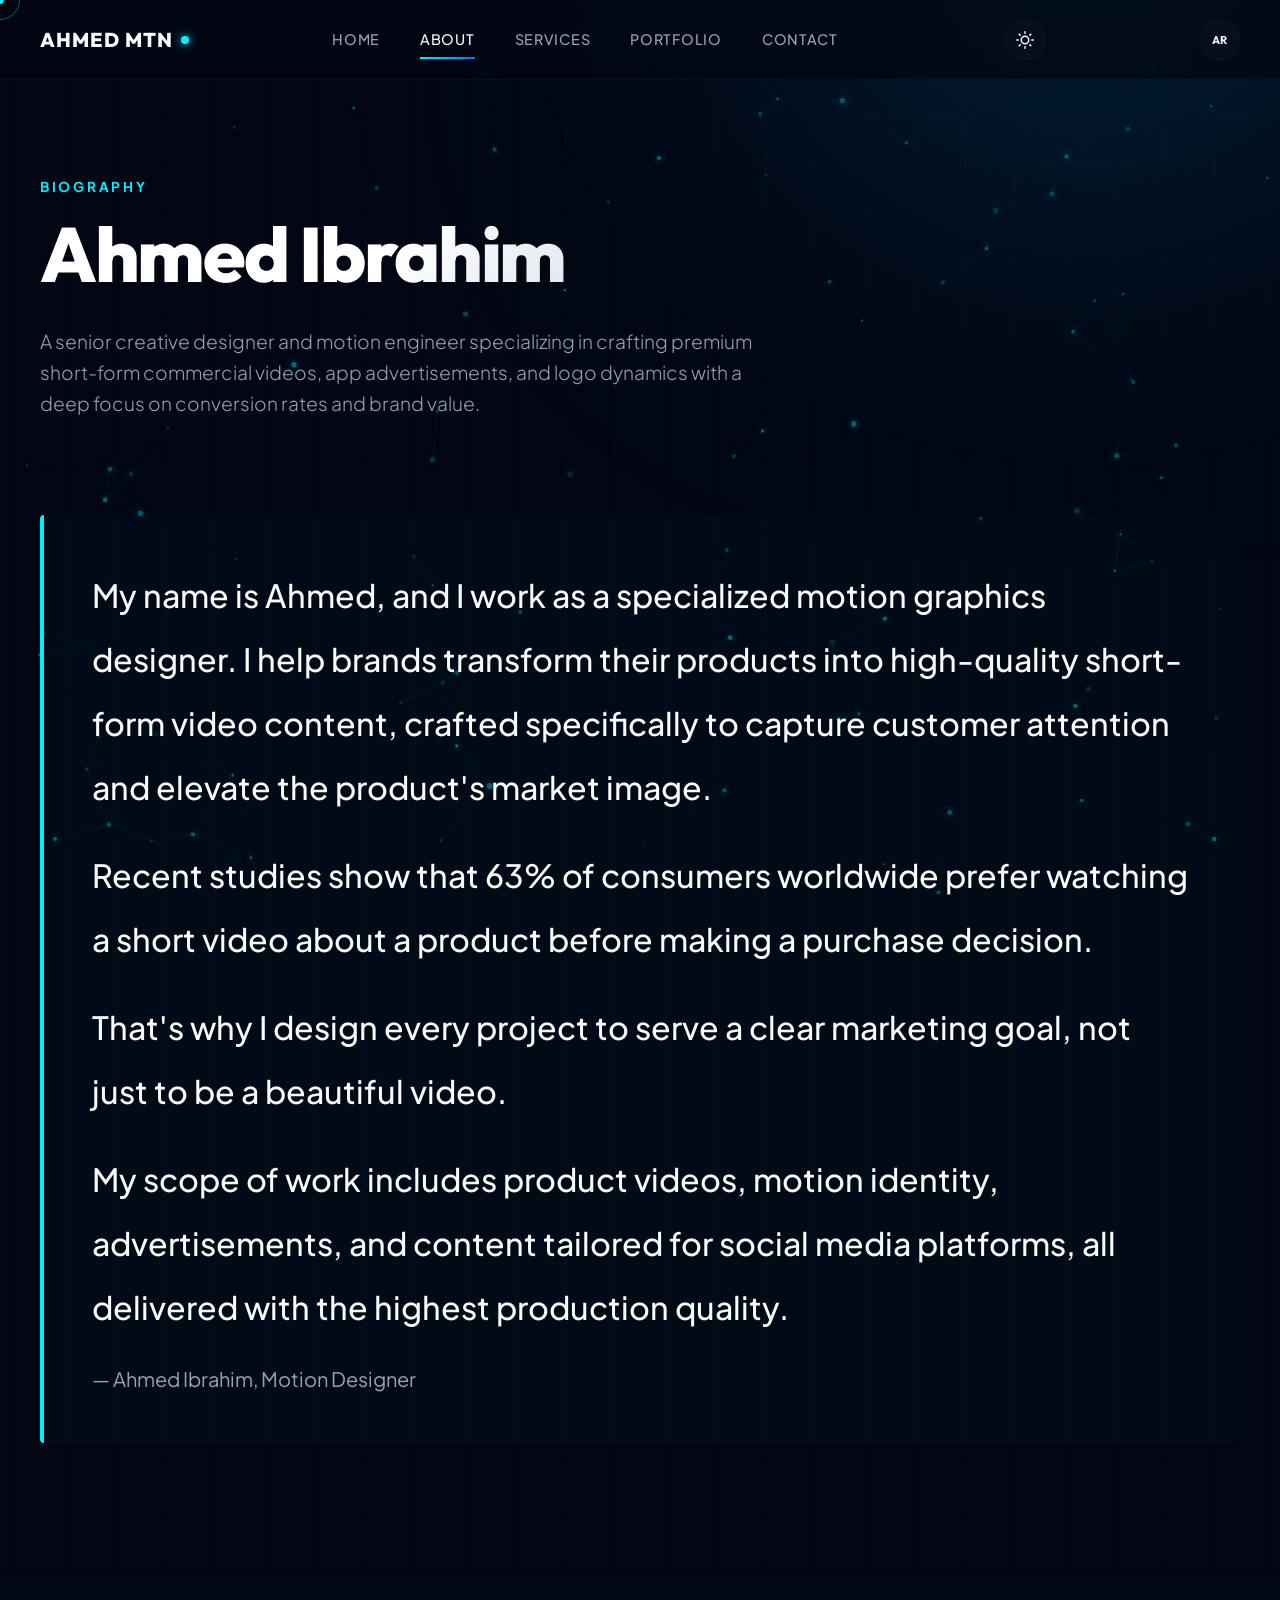
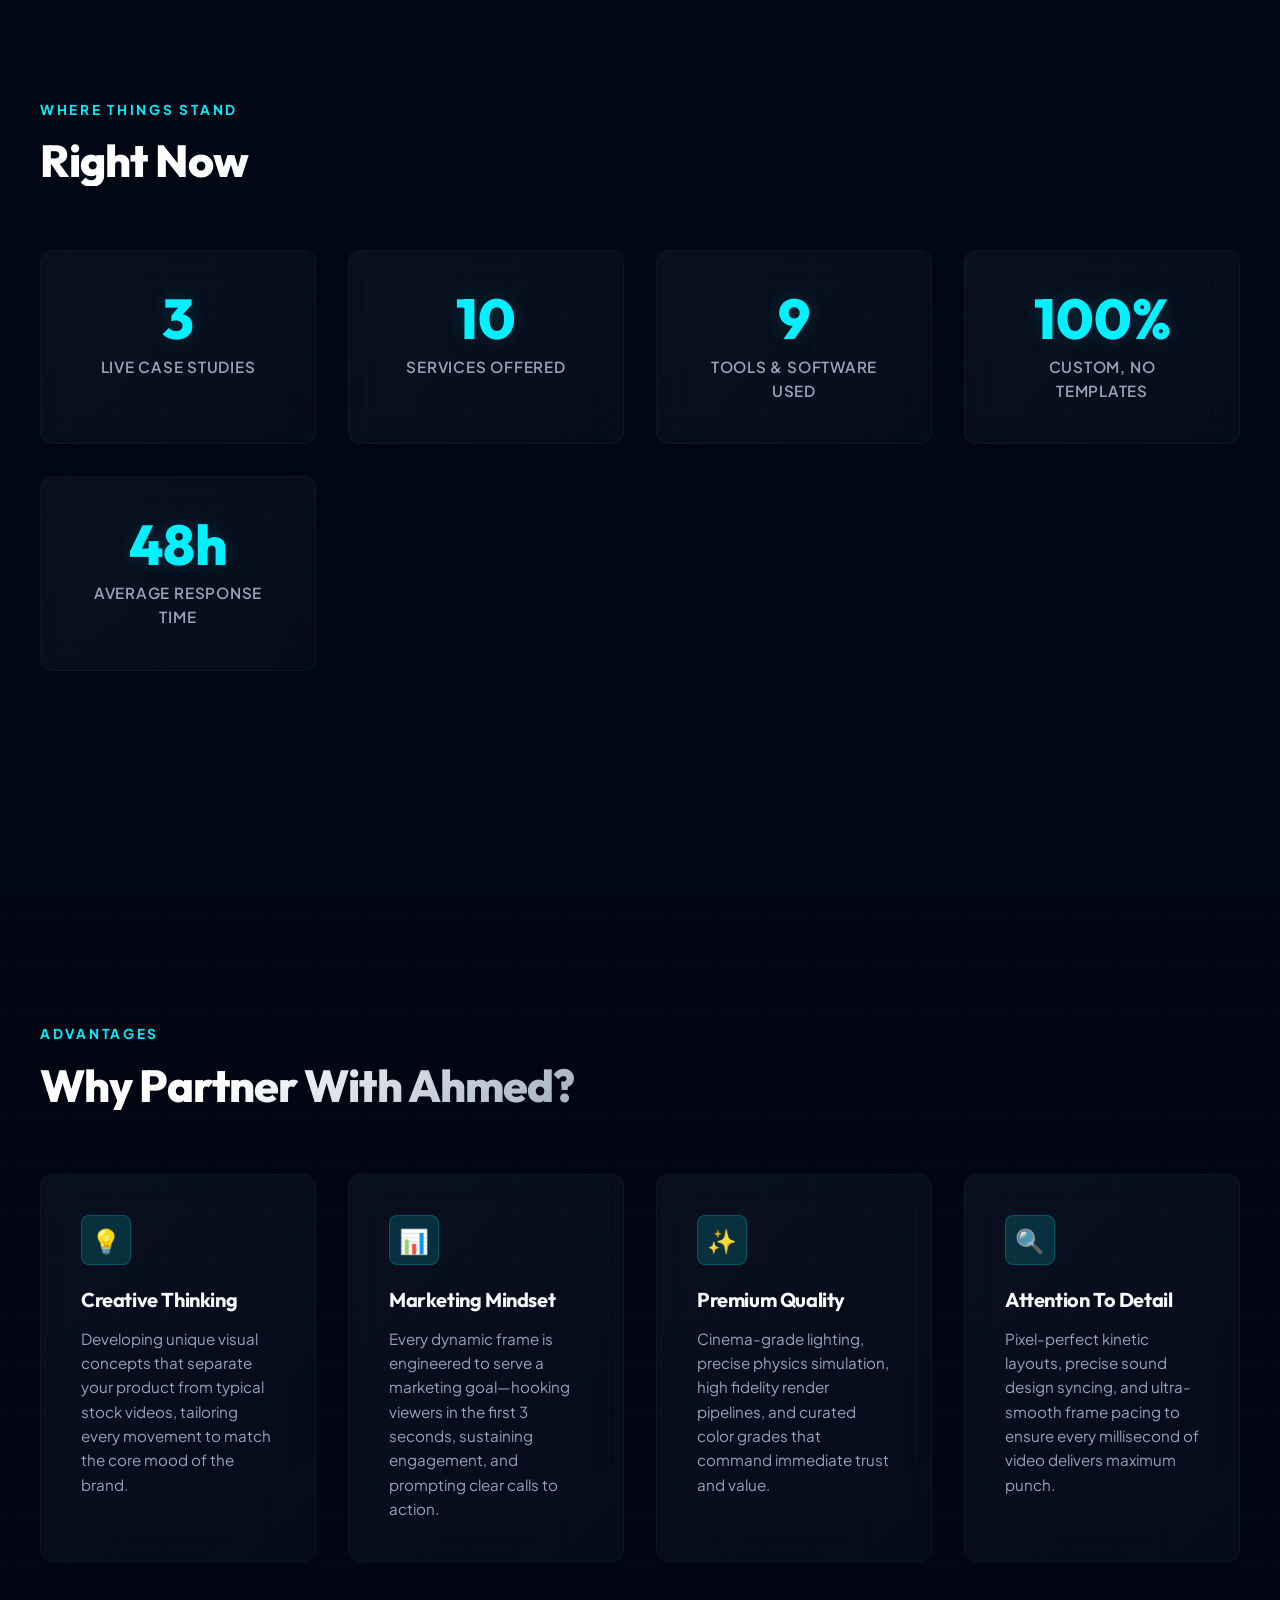
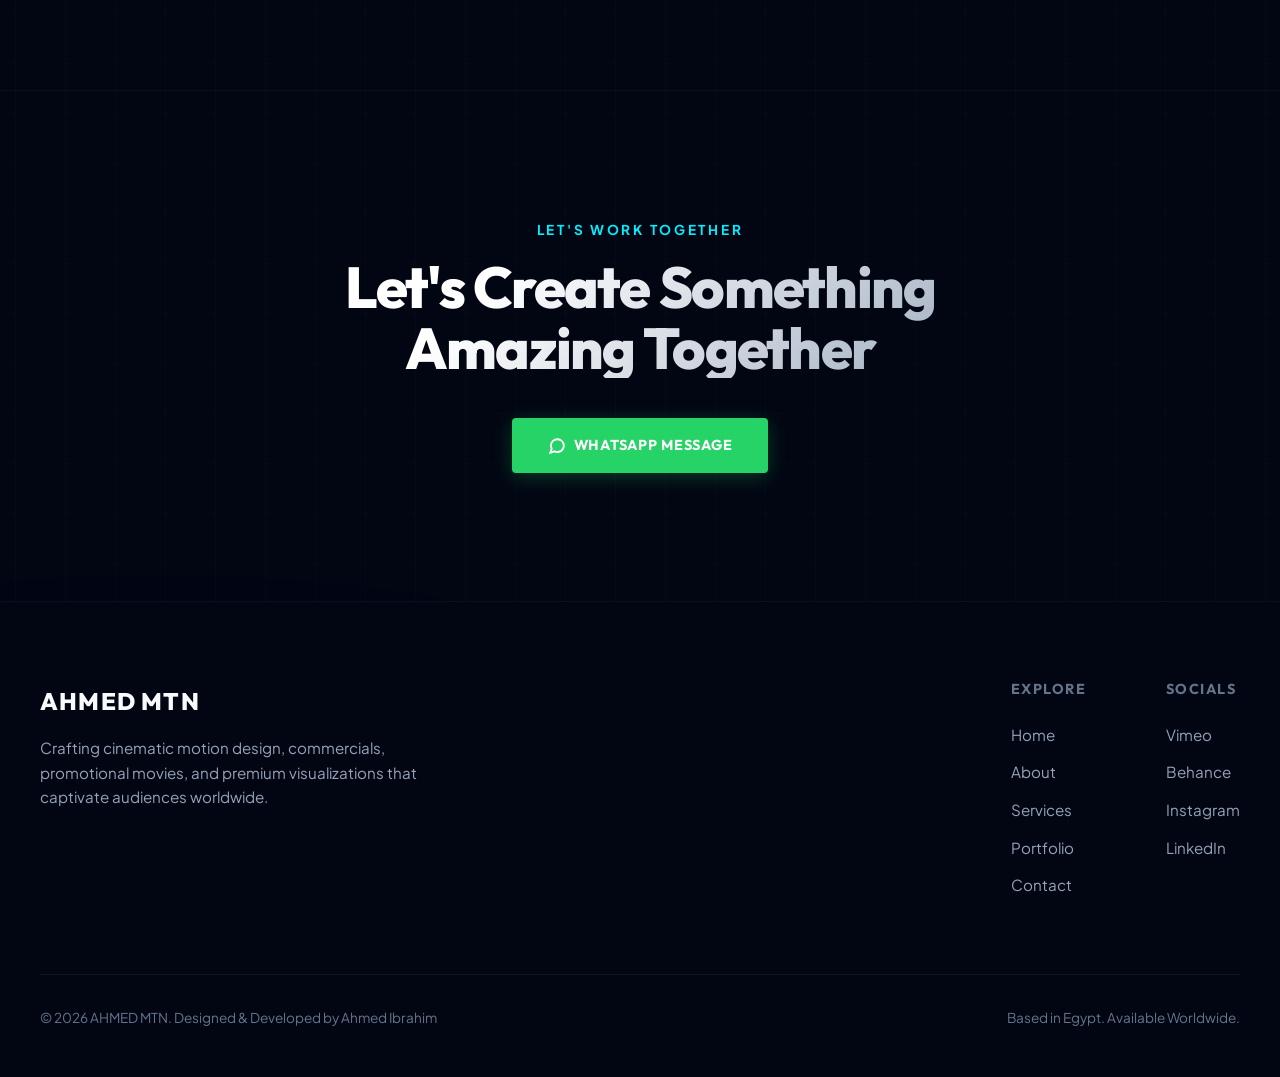
==== commit f0d573ee: "Add files via upload" ====
--- a/about.html
+++ b/about.html
@@ -2,7 +2,15 @@
 <html lang="en">
 <head>
   <meta charset="UTF-8">
-  <script>(function(){try{var t=localStorage.getItem('theme');if(t==='light'){document.documentElement.setAttribute('data-theme','light');}}catch(e){}})();</script>
+  <script>(function(){try{var t=localStorage.getItem('theme');if(t==='light'){document.documentElement.setAttribute('data-theme','light');}var l=localStorage.getItem('lang');if(l==='ar'){document.documentElement.setAttribute('lang','ar');document.documentElement.setAttribute('dir','rtl');}}catch(e){}})();</script>
+  <!-- Google Analytics: replace G-XXXXXXXXXX with your real GA4 Measurement ID to activate -->
+  <script async src="https://www.googletagmanager.com/gtag/js?id=G-XXXXXXXXXX"></script>
+  <script>
+    window.dataLayer = window.dataLayer || [];
+    function gtag(){dataLayer.push(arguments);}
+    gtag('js', new Date());
+    gtag('config', 'G-XXXXXXXXXX');
+  </script>
   <meta name="viewport" content="width=device-width, initial-scale=1.0">
   <title>About AHMED MTN | Premium Motion Designer</title>
   <meta name="description" content="Learn more about Ahmed Ibrahim (AHMED MTN), his motion design philosophy, marketing mindset, and production standards.">
@@ -11,19 +19,23 @@
   <meta property="og:title" content="About AHMED MTN | Premium Motion Designer">
   <meta property="og:description" content="Discover the creative process and marketing-focused motion design philosophy of Ahmed Ibrahim.">
   <meta property="og:type" content="website">
+  <meta property="og:url" content="https://calm-kitten-1cd3f3.netlify.app/about">
+  <link rel="canonical" href="https://calm-kitten-1cd3f3.netlify.app/about">
+  <meta name="robots" content="index, follow">
   
   <!-- Stylesheets -->
   <link rel="stylesheet" href="./assets/css/main.css">
   <link rel="stylesheet" href="./assets/css/layout.css">
   <link rel="stylesheet" href="./assets/css/components.css">
   <link rel="stylesheet" href="./assets/css/pages.css">
+  <link rel="icon" type="image/svg+xml" href="data:image/svg+xml,%3Csvg xmlns='http://www.w3.org/2000/svg' viewBox='0 0 64 64'%3E%3Cdefs%3E%3ClinearGradient id='g' x1='0' y1='0' x2='1' y2='1'%3E%3Cstop offset='0%25' stop-color='%2300f0ff'/%3E%3Cstop offset='100%25' stop-color='%230072ff'/%3E%3C/linearGradient%3E%3C/defs%3E%3Crect width='64' height='64' rx='16' fill='%23020613'/%3E%3Ctext x='32' y='46' font-family='Arial, sans-serif' font-size='36' font-weight='800' fill='url(%23g)' text-anchor='middle'%3EA%3C/text%3E%3C/svg%3E">
 </head>
 <body>
 
   <!-- Page Preloader -->
   <div id="preloader">
     <div class="loader-content">
-      <div class="loader-logo">ABOUT ME</div>
+      <div class="loader-logo" data-i18n="loader_about">ABOUT ME</div>
       <div class="loader-line-wrap">
         <div class="loader-line"></div>
       </div>
@@ -47,15 +59,18 @@
         AHMED MTN <span class="logo-dot"></span>
       </a>
       <nav>
-        <a href="./index.html" class="nav-link">Home</a>
-        <a href="./about.html" class="nav-link active">About</a>
-        <a href="./services.html" class="nav-link">Services</a>
-        <a href="./portfolio.html" class="nav-link">Portfolio</a>
-        <a href="./contact.html" class="nav-link">Contact</a>
+        <a href="./index.html" class="nav-link" data-i18n="nav_home">Home</a>
+        <a href="./about.html" class="nav-link active" data-i18n="nav_about">About</a>
+        <a href="./services.html" class="nav-link" data-i18n="nav_services">Services</a>
+        <a href="./portfolio.html" class="nav-link" data-i18n="nav_portfolio">Portfolio</a>
+        <a href="./contact.html" class="nav-link" data-i18n="nav_contact">Contact</a>
       </nav>
       <button class="theme-toggle" id="themeToggle" aria-label="Toggle light and dark mode">
         <svg class="icon-sun" viewBox="0 0 24 24" fill="none" stroke="currentColor" stroke-width="2" stroke-linecap="round" stroke-linejoin="round"><circle cx="12" cy="12" r="5"></circle><line x1="12" y1="1" x2="12" y2="3"></line><line x1="12" y1="21" x2="12" y2="23"></line><line x1="4.22" y1="4.22" x2="5.64" y2="5.64"></line><line x1="18.36" y1="18.36" x2="19.78" y2="19.78"></line><line x1="1" y1="12" x2="3" y2="12"></line><line x1="21" y1="12" x2="23" y2="12"></line><line x1="4.22" y1="19.78" x2="5.64" y2="18.36"></line><line x1="18.36" y1="5.64" x2="19.78" y2="4.22"></line></svg>
         <svg class="icon-moon" viewBox="0 0 24 24" fill="none" stroke="currentColor" stroke-width="2" stroke-linecap="round" stroke-linejoin="round"><path d="M21 12.79A9 9 0 1 1 11.21 3 7 7 0 0 0 21 12.79z"></path></svg>
+      </button>
+      <button class="theme-toggle lang-toggle" id="langToggle" aria-label="Toggle Arabic and English">
+        <span class="lang-label">AR</span>
       </button>
       <button class="menu-btn" aria-label="Toggle Menu">
         <span></span>
@@ -67,19 +82,19 @@
 
   <!-- Mobile Navigation Overlay -->
   <div class="mobile-nav">
-    <a href="./index.html" class="nav-link">Home</a>
-    <a href="./about.html" class="nav-link active">About</a>
-    <a href="./services.html" class="nav-link">Services</a>
-    <a href="./portfolio.html" class="nav-link">Portfolio</a>
-    <a href="./contact.html" class="nav-link">Contact</a>
+    <a href="./index.html" class="nav-link" data-i18n="nav_home">Home</a>
+    <a href="./about.html" class="nav-link active" data-i18n="nav_about">About</a>
+    <a href="./services.html" class="nav-link" data-i18n="nav_services">Services</a>
+    <a href="./portfolio.html" class="nav-link" data-i18n="nav_portfolio">Portfolio</a>
+    <a href="./contact.html" class="nav-link" data-i18n="nav_contact">Contact</a>
   </div>
 
   <!-- Hero Content for About -->
   <section class="about-hero" style="margin-top: 80px; padding: 6rem 0 3rem 0;">
     <div class="container reveal">
-      <span class="section-subtitle">Biography</span>
-      <h1 class="hero-title gradient-text" style="font-size: clamp(3.5rem, 6vw, 6rem); margin-bottom: 2rem;">Ahmed Ibrahim</h1>
-      <p class="hero-desc" style="max-width: 750px;">A senior creative designer and motion engineer specializing in crafting premium short-form commercial videos, app advertisements, and logo dynamics with a deep focus on conversion rates and brand value.</p>
+      <span class="section-subtitle" data-i18n="about_hero_subtitle">Biography</span>
+      <h1 class="hero-title gradient-text" style="font-size: clamp(3.5rem, 6vw, 6rem); margin-bottom: 2rem;" data-i18n="about_hero_name">Ahmed Ibrahim</h1>
+      <p class="hero-desc" style="max-width: 750px;" data-i18n="about_hero_desc">A senior creative designer and motion engineer specializing in crafting premium short-form commercial videos, app advertisements, and logo dynamics with a deep focus on conversion rates and brand value.</p>
     </div>
   </section>
 
@@ -87,11 +102,11 @@
   <section class="arabic-block" style="padding-top: 0;">
     <div class="container">
       <div class="arabic-quote-block reveal" style="margin-bottom: 0; padding: 3rem;">
-        <p style="font-size: clamp(1.4rem, 2.5vw, 2.2rem); line-height: 2;">My name is Ahmed, and I work as a specialized motion graphics designer. I help brands transform their products into high-quality short-form video content, crafted specifically to capture customer attention and elevate the product's market image.</p>
-        <p style="font-size: clamp(1.4rem, 2.5vw, 2.2rem); line-height: 2;">Recent studies show that 63% of consumers worldwide prefer watching a short video about a product before making a purchase decision.</p>
-        <p style="font-size: clamp(1.4rem, 2.5vw, 2.2rem); line-height: 2;">That's why I design every project to serve a clear marketing goal, not just to be a beautiful video.</p>
-        <p style="font-size: clamp(1.4rem, 2.5vw, 2.2rem); line-height: 2;">My scope of work includes product videos, motion identity, advertisements, and content tailored for social media platforms, all delivered with the highest production quality.</p>
-        <span style="font-size: 1.25rem;">— Ahmed Ibrahim, Motion Designer</span>
+        <p style="font-size: clamp(1.4rem, 2.5vw, 2.2rem); line-height: 2;" data-i18n="about_arabic_p1">My name is Ahmed, and I work as a specialized motion graphics designer. I help brands transform their products into high-quality short-form video content, crafted specifically to capture customer attention and elevate the product's market image.</p>
+        <p style="font-size: clamp(1.4rem, 2.5vw, 2.2rem); line-height: 2;" data-i18n="about_arabic_p2">Recent studies show that 63% of consumers worldwide prefer watching a short video about a product before making a purchase decision.</p>
+        <p style="font-size: clamp(1.4rem, 2.5vw, 2.2rem); line-height: 2;" data-i18n="about_arabic_p3">That's why I design every project to serve a clear marketing goal, not just to be a beautiful video.</p>
+        <p style="font-size: clamp(1.4rem, 2.5vw, 2.2rem); line-height: 2;" data-i18n="about_arabic_p4">My scope of work includes product videos, motion identity, advertisements, and content tailored for social media platforms, all delivered with the highest production quality.</p>
+        <span style="font-size: 1.25rem;" data-i18n="about_arabic_sign">— Ahmed Ibrahim, Motion Designer</span>
       </div>
     </div>
   </section>
@@ -100,30 +115,30 @@
   <section class="about-stats" style="background: rgba(5, 10, 24, 0.3);">
     <div class="container">
       <div class="section-header reveal">
-        <span class="section-subtitle">Track Record</span>
-        <h2 class="section-title gradient-text">Specialization Metrics</h2>
+        <span class="section-subtitle" data-i18n="about_track_subtitle">Where Things Stand</span>
+        <h2 class="section-title gradient-text" data-i18n="about_track_title">Right Now</h2>
       </div>
 
       <div class="stats-grid reveal" style="grid-template-columns: repeat(auto-fit, minmax(220px, 1fr));">
         <div class="glass-card stat-card">
-          <div class="stat-number">50+</div>
-          <div class="stat-label">Product Commercials</div>
-        </div>
-        <div class="glass-card stat-card">
-          <div class="stat-number">30+</div>
-          <div class="stat-label">App Promos</div>
-        </div>
-        <div class="glass-card stat-card">
-          <div class="stat-number">40+</div>
-          <div class="stat-label">Motion Graphics</div>
-        </div>
-        <div class="glass-card stat-card">
-          <div class="stat-number">25+</div>
-          <div class="stat-label">Brand Identity</div>
-        </div>
-        <div class="glass-card stat-card">
-          <div class="stat-number">60+</div>
-          <div class="stat-label">Social Ads</div>
+          <div class="stat-number">3</div>
+          <div class="stat-label" data-i18n="about_stat1_label">Live Case Studies</div>
+        </div>
+        <div class="glass-card stat-card">
+          <div class="stat-number">10</div>
+          <div class="stat-label" data-i18n="about_stat2_label">Services Offered</div>
+        </div>
+        <div class="glass-card stat-card">
+          <div class="stat-number">9</div>
+          <div class="stat-label" data-i18n="about_stat3_label">Tools &amp; Software Used</div>
+        </div>
+        <div class="glass-card stat-card">
+          <div class="stat-number">100%</div>
+          <div class="stat-label" data-i18n="about_stat4_label">Custom, No Templates</div>
+        </div>
+        <div class="glass-card stat-card">
+          <div class="stat-number">48h</div>
+          <div class="stat-label" data-i18n="about_stat5_label">Average Response Time</div>
         </div>
       </div>
     </div>
@@ -133,30 +148,30 @@
   <section class="why-work-with-me">
     <div class="container">
       <div class="section-header reveal">
-        <span class="section-subtitle">Advantages</span>
-        <h2 class="section-title gradient-text">Why Partner With Ahmed?</h2>
+        <span class="section-subtitle" data-i18n="about_why_subtitle">Advantages</span>
+        <h2 class="section-title gradient-text" data-i18n="about_why_title">Why Partner With Ahmed?</h2>
       </div>
 
       <div class="why-grid reveal">
         <div class="glass-card why-card">
           <div class="why-icon">💡</div>
-          <h3>Creative Thinking</h3>
-          <p>Developing unique visual concepts that separate your product from typical stock videos, tailoring every movement to match the core mood of the brand.</p>
+          <h3 data-i18n="about_why1_title">Creative Thinking</h3>
+          <p data-i18n="about_why1_desc">Developing unique visual concepts that separate your product from typical stock videos, tailoring every movement to match the core mood of the brand.</p>
         </div>
         <div class="glass-card why-card">
           <div class="why-icon">📊</div>
-          <h3>Marketing Mindset</h3>
-          <p>Every dynamic frame is engineered to serve a marketing goal—hooking viewers in the first 3 seconds, sustaining engagement, and prompting clear calls to action.</p>
+          <h3 data-i18n="about_why2_title">Marketing Mindset</h3>
+          <p data-i18n="about_why2_desc">Every dynamic frame is engineered to serve a marketing goal—hooking viewers in the first 3 seconds, sustaining engagement, and prompting clear calls to action.</p>
         </div>
         <div class="glass-card why-card">
           <div class="why-icon">✨</div>
-          <h3>Premium Quality</h3>
-          <p>Cinema-grade lighting, precise physics simulation, high fidelity render pipelines, and curated color grades that command immediate trust and value.</p>
+          <h3 data-i18n="about_why3_title">Premium Quality</h3>
+          <p data-i18n="about_why3_desc">Cinema-grade lighting, precise physics simulation, high fidelity render pipelines, and curated color grades that command immediate trust and value.</p>
         </div>
         <div class="glass-card why-card">
           <div class="why-icon">🔍</div>
-          <h3>Attention To Detail</h3>
-          <p>Pixel-perfect kinetic layouts, precise sound design syncing, and ultra-smooth frame pacing to ensure every millisecond of video delivers maximum punch.</p>
+          <h3 data-i18n="about_why4_title">Attention To Detail</h3>
+          <p data-i18n="about_why4_desc">Pixel-perfect kinetic layouts, precise sound design syncing, and ultra-smooth frame pacing to ensure every millisecond of video delivers maximum punch.</p>
         </div>
       </div>
     </div>
@@ -166,12 +181,12 @@
   <section class="contact-cta" style="border-top: 1px solid var(--border-glass);">
     <div class="container reveal">
       <div style="max-width: 800px; margin: 0 auto; text-align: center;">
-        <span class="section-subtitle">Let's Work Together</span>
-        <h2 class="hero-title gradient-text" style="font-size: clamp(2rem, 4.5vw, 4rem); margin-bottom: 2.5rem;">Let's Create Something Amazing Together</h2>
+        <span class="section-subtitle" data-i18n="idx_cta_subtitle">Let's Work Together</span>
+        <h2 class="hero-title gradient-text" style="font-size: clamp(2rem, 4.5vw, 4rem); margin-bottom: 2.5rem;" data-i18n="idx_cta_title">Let's Create Something Amazing Together</h2>
         <div class="magnetic-wrap">
           <a href="https://wa.me/201090971246" target="_blank" class="btn btn-whatsapp magnetic">
             <svg width="18" height="18" viewBox="0 0 24 24" fill="none" stroke="currentColor" stroke-width="2.5" style="margin-right: 0.5rem; vertical-align: middle;"><path d="M21 11.5a8.38 8.38 0 0 1-.9 3.8 8.5 8.5 0 0 1-7.6 4.7 8.38 8.38 0 0 1-3.8-.9L3 21l1.9-5.7a8.38 8.38 0 0 1-.9-3.8 8.5 8.5 0 0 1 4.7-7.6 8.38 8.38 0 0 1 3.8-.9h.5a8.48 8.48 0 0 1 8 8v.5z"></path></svg>
-            WhatsApp Message
+            <span data-i18n="btn_whatsapp_msg">WhatsApp Message</span>
           </a>
         </div>
       </div>
@@ -184,35 +199,35 @@
       <div class="footer-content">
         <div class="footer-brand">
           <div class="footer-logo">AHMED MTN<span class="logo-dot"></span></div>
-          <p class="footer-desc">Crafting cinematic motion design, commercials, promotional movies, and premium visualizations that captivate audiences worldwide.</p>
+          <p class="footer-desc" data-i18n="footer_desc">Crafting cinematic motion design, commercials, promotional movies, and premium visualizations that captivate audiences worldwide.</p>
         </div>
         <div class="footer-links">
           <div class="footer-group">
-            <h4>Explore</h4>
+            <h4 data-i18n="footer_explore">Explore</h4>
             <ul>
-              <li><a href="./index.html">Home</a></li>
-              <li><a href="./about.html">About</a></li>
-              <li><a href="./services.html">Services</a></li>
-              <li><a href="./portfolio.html">Portfolio</a></li>
-              <li><a href="./contact.html">Contact</a></li>
+              <li><a href="./index.html" data-i18n="nav_home">Home</a></li>
+              <li><a href="./about.html" data-i18n="nav_about">About</a></li>
+              <li><a href="./services.html" data-i18n="nav_services">Services</a></li>
+              <li><a href="./portfolio.html" data-i18n="nav_portfolio">Portfolio</a></li>
+              <li><a href="./contact.html" data-i18n="nav_contact">Contact</a></li>
             </ul>
           </div>
           <div class="footer-group">
-            <h4>Socials</h4>
+            <h4 data-i18n="footer_socials">Socials</h4>
             <ul>
               <li><a href="#" target="_blank" class="magnetic">Vimeo</a></li>
               <li><a href="#" target="_blank" class="magnetic">Behance</a></li>
-              <li><a href="#" target="_blank" class="magnetic">Instagram</a></li>
+              <li><a href="https://www.instagram.com/ahmed_mtn_675" target="_blank" class="magnetic">Instagram</a></li>
               <li><a href="#" target="_blank" class="magnetic">LinkedIn</a></li>
             </ul>
           </div>
         </div>
       </div>
       <div class="footer-bottom">
-        <div class="footer-copy">
+        <div class="footer-copy" data-i18n="footer_copy">
           &copy; 2026 AHMED MTN. Designed & Developed by Ahmed Ibrahim
         </div>
-        <div>
+        <div data-i18n="footer_location">
           Based in Egypt. Available Worldwide.
         </div>
       </div>
--- a/assets/css/main.css
+++ b/assets/css/main.css
@@ -1,4 +1,4 @@
-@import url('https://fonts.googleapis.com/css2?family=Outfit:wght@300;400;500;600;700;800&family=Plus+Jakarta+Sans:wght@300;400;500;600;700&display=swap');
+@import url('https://fonts.googleapis.com/css2?family=Outfit:wght@300;400;500;600;700;800&family=Plus+Jakarta+Sans:wght@300;400;500;600;700&family=Cairo:wght@400;500;600;700;800&display=swap');
 
 :root {
   /* Color Palette */
@@ -218,3 +218,52 @@
 .delay-300 { transition-delay: 0.3s; }
 .delay-400 { transition-delay: 0.4s; }
 .delay-500 { transition-delay: 0.5s; }
+
+/* ---------------------------------------------------------------------- */
+/* RTL (Arabic) support                                                    */
+/* Flexbox rows already mirror automatically based on the dir attribute,   */
+/* so most of the layout needs no changes. These are the explicit fixes.  */
+/* ---------------------------------------------------------------------- */
+html[dir="rtl"] body {
+  font-family: 'Cairo', var(--font-body);
+}
+
+html[dir="rtl"] h1,
+html[dir="rtl"] h2,
+html[dir="rtl"] h3,
+html[dir="rtl"] h4,
+html[dir="rtl"] h5,
+html[dir="rtl"] h6,
+html[dir="rtl"] .logo,
+html[dir="rtl"] .footer-logo,
+html[dir="rtl"] .loader-logo {
+  font-family: 'Cairo', var(--font-heading);
+}
+
+/* The "about me" quote block: LTR/left-accent in English, RTL/right-accent in Arabic */
+html[dir="rtl"] .arabic-quote-block {
+  direction: rtl;
+  text-align: right;
+  border-left: none;
+  border-right: 4px solid var(--color-accent);
+}
+
+/* Directional icon spacing that doesn't auto-flip via flexbox */
+html[dir="rtl"] .btn-icon {
+  margin-left: 0;
+  margin-right: 0.5rem;
+}
+
+html[dir="rtl"] .btn:hover .btn-icon {
+  transform: translateX(-5px);
+}
+
+html[dir="rtl"] .btn-whatsapp svg {
+  margin-right: 0 !important;
+  margin-left: 0.5rem !important;
+}
+
+html[dir="rtl"] .project-link svg,
+html[dir="rtl"] .next-project-banner .btn-icon {
+  transform: scaleX(-1);
+}
--- a/assets/css/layout.css
+++ b/assets/css/layout.css
@@ -250,6 +250,27 @@
   .theme-toggle {
     margin-left: 1rem;
   }
+}
+
+.lang-toggle {
+  width: auto;
+  min-width: 40px;
+  padding: 0 0.65rem;
+  font-family: var(--font-heading);
+  font-size: 0.7rem;
+  font-weight: 700;
+  letter-spacing: 0.05em;
+  margin-left: 0.75rem;
+}
+
+html[dir="rtl"] .theme-toggle {
+  margin-left: 0;
+  margin-right: 1.5rem;
+}
+
+html[dir="rtl"] .lang-toggle {
+  margin-left: 0;
+  margin-right: 0.75rem;
 }
 
 /* Mobile Nav Overlay */
--- a/assets/css/components.css
+++ b/assets/css/components.css
@@ -351,3 +351,24 @@
   color: var(--text-secondary);
   margin-bottom: 0.5rem;
 }
+
+/* Contact Form Status Message */
+.form-status {
+  padding: 1rem 1.25rem;
+  border-radius: 6px;
+  font-size: 0.9rem;
+  margin-bottom: 1.5rem;
+  border: 1px solid transparent;
+}
+
+.form-status-success {
+  background: rgba(0, 240, 255, 0.08);
+  border-color: var(--border-glass-hover);
+  color: var(--text-primary);
+}
+
+.form-status-error {
+  background: rgba(255, 80, 80, 0.08);
+  border-color: rgba(255, 80, 80, 0.3);
+  color: var(--text-primary);
+}
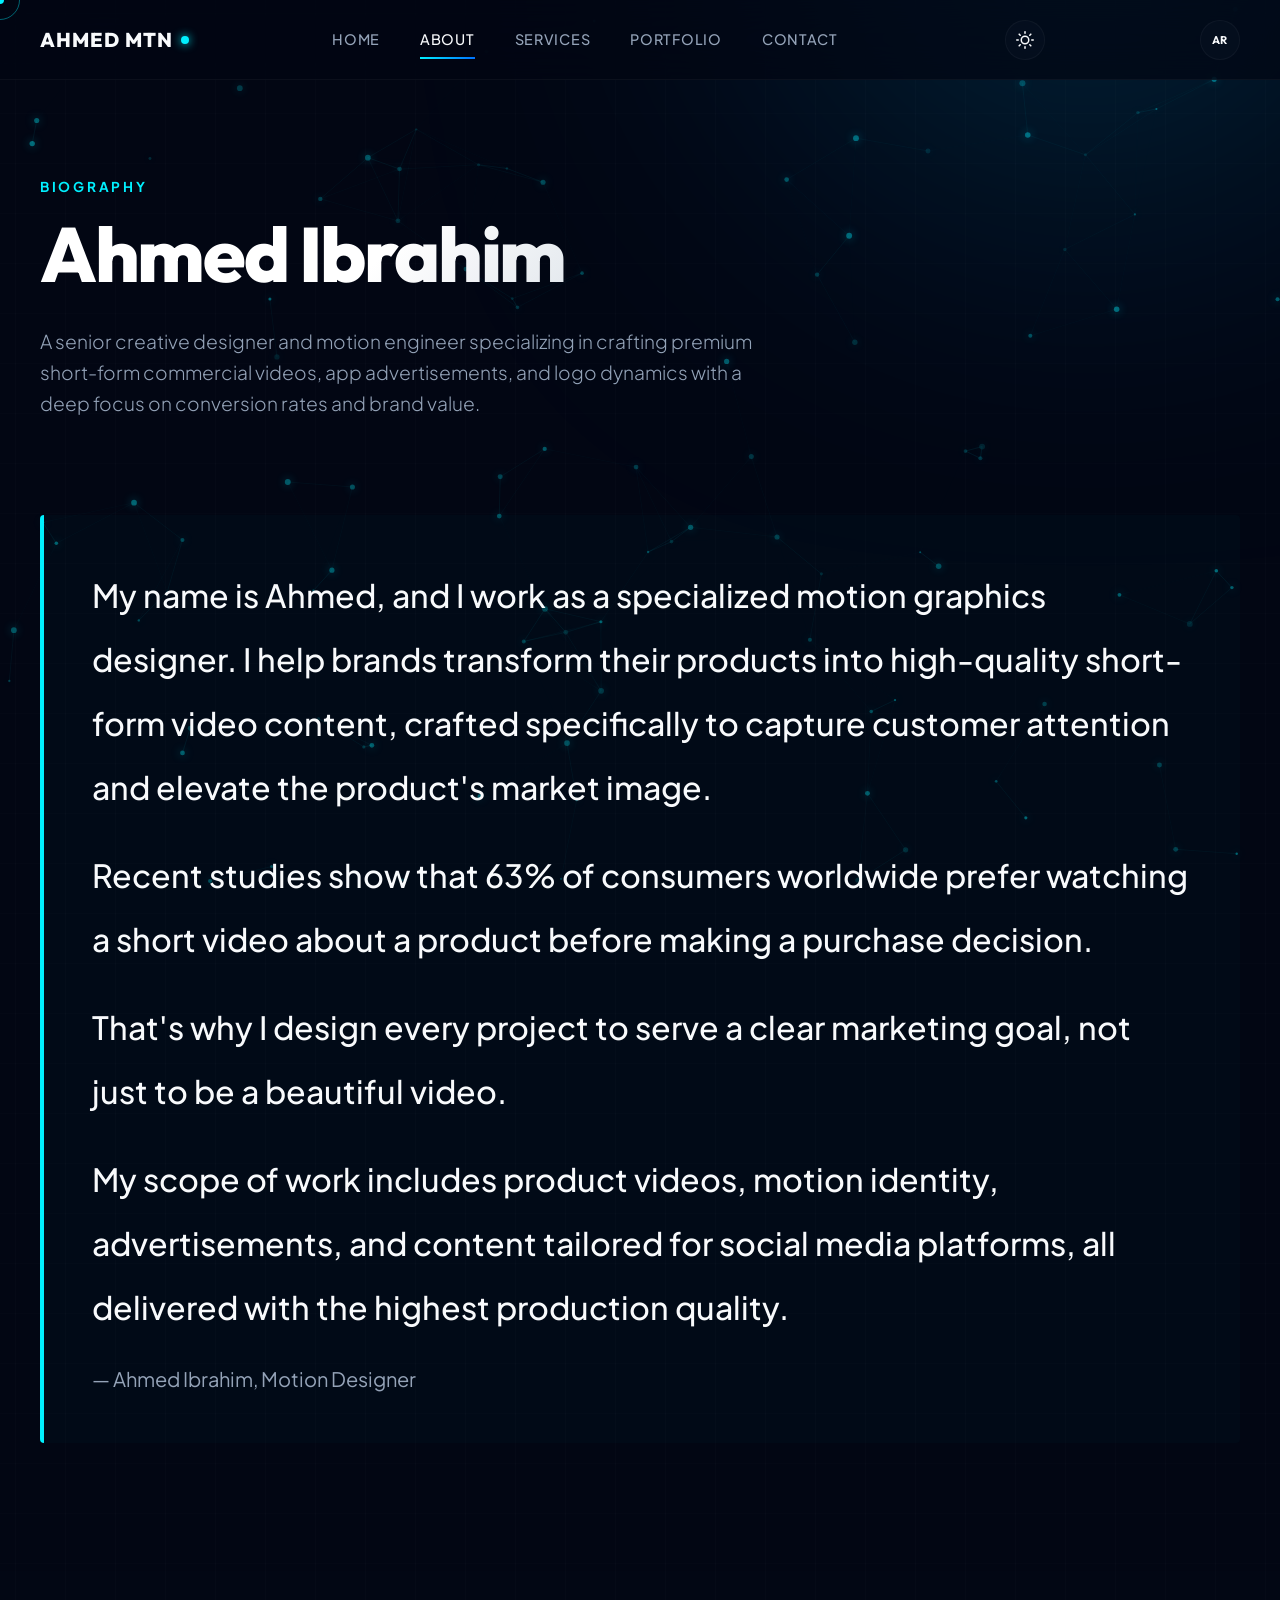
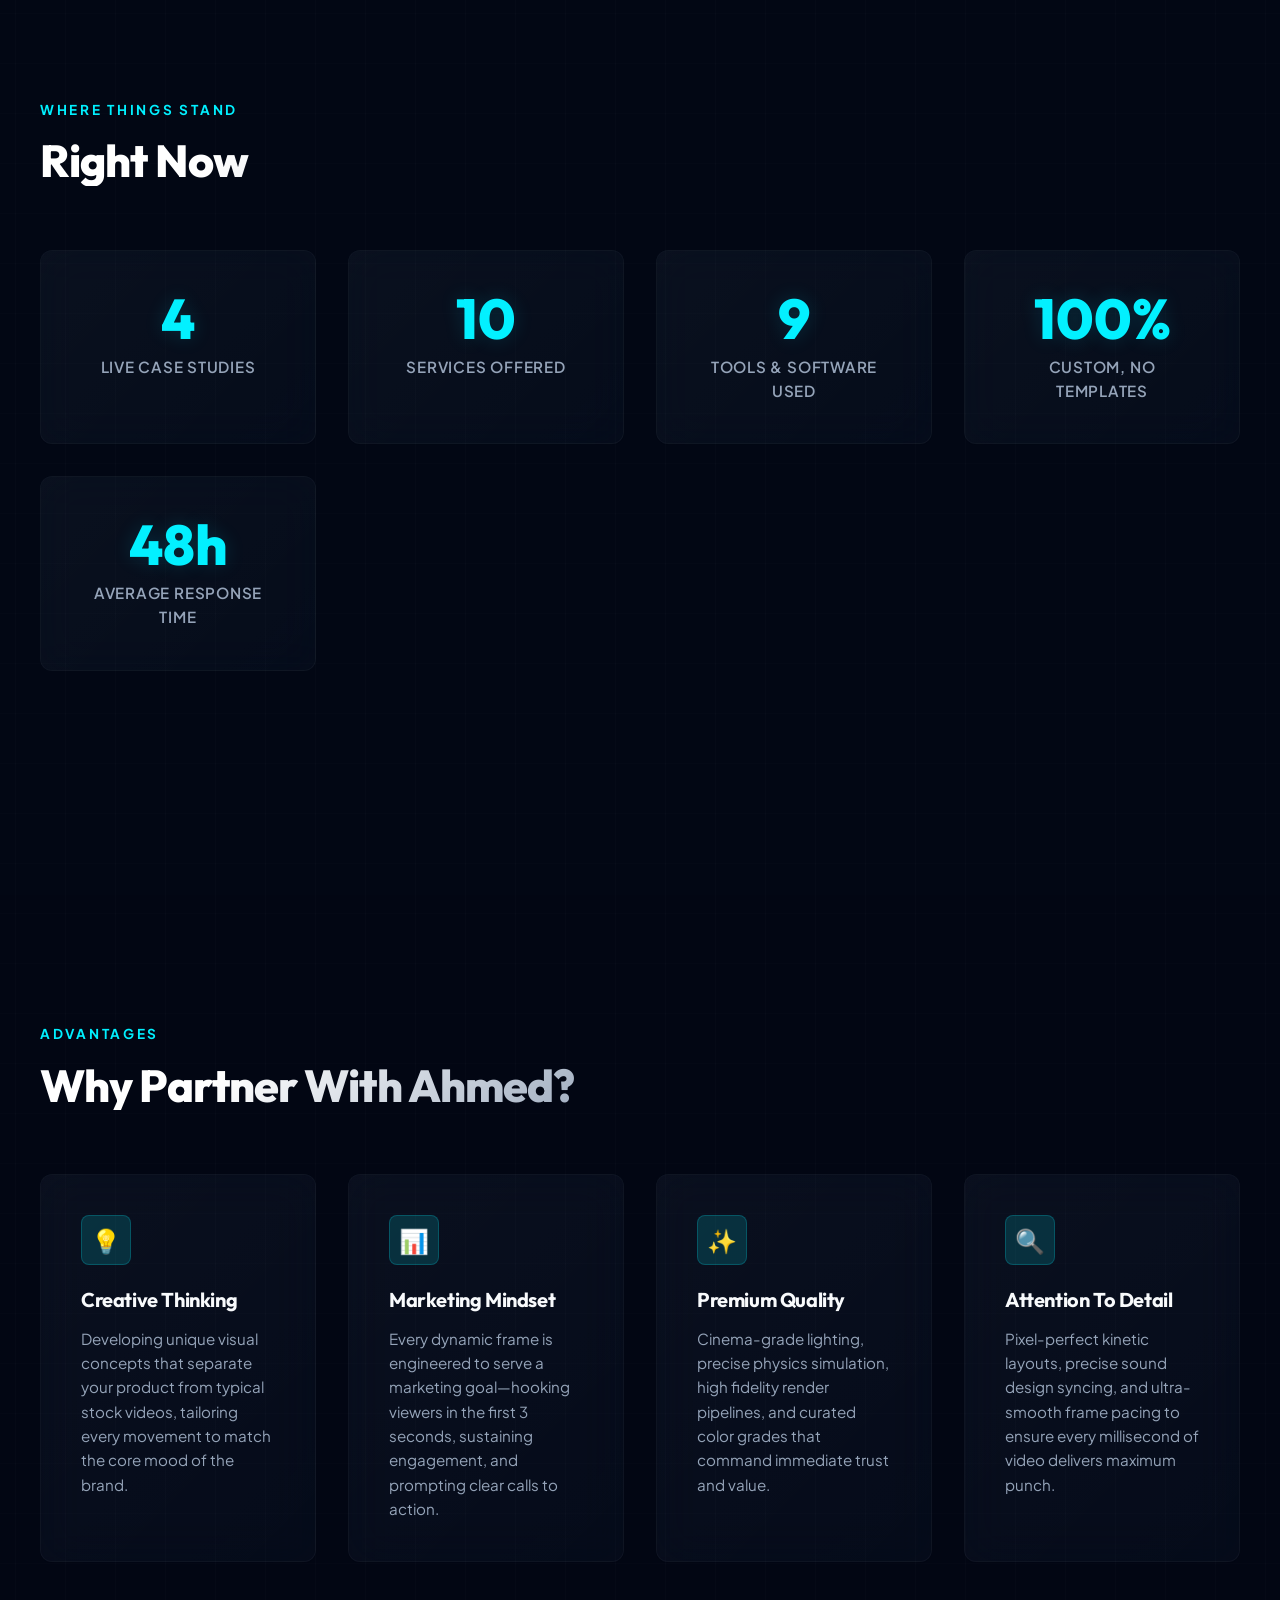
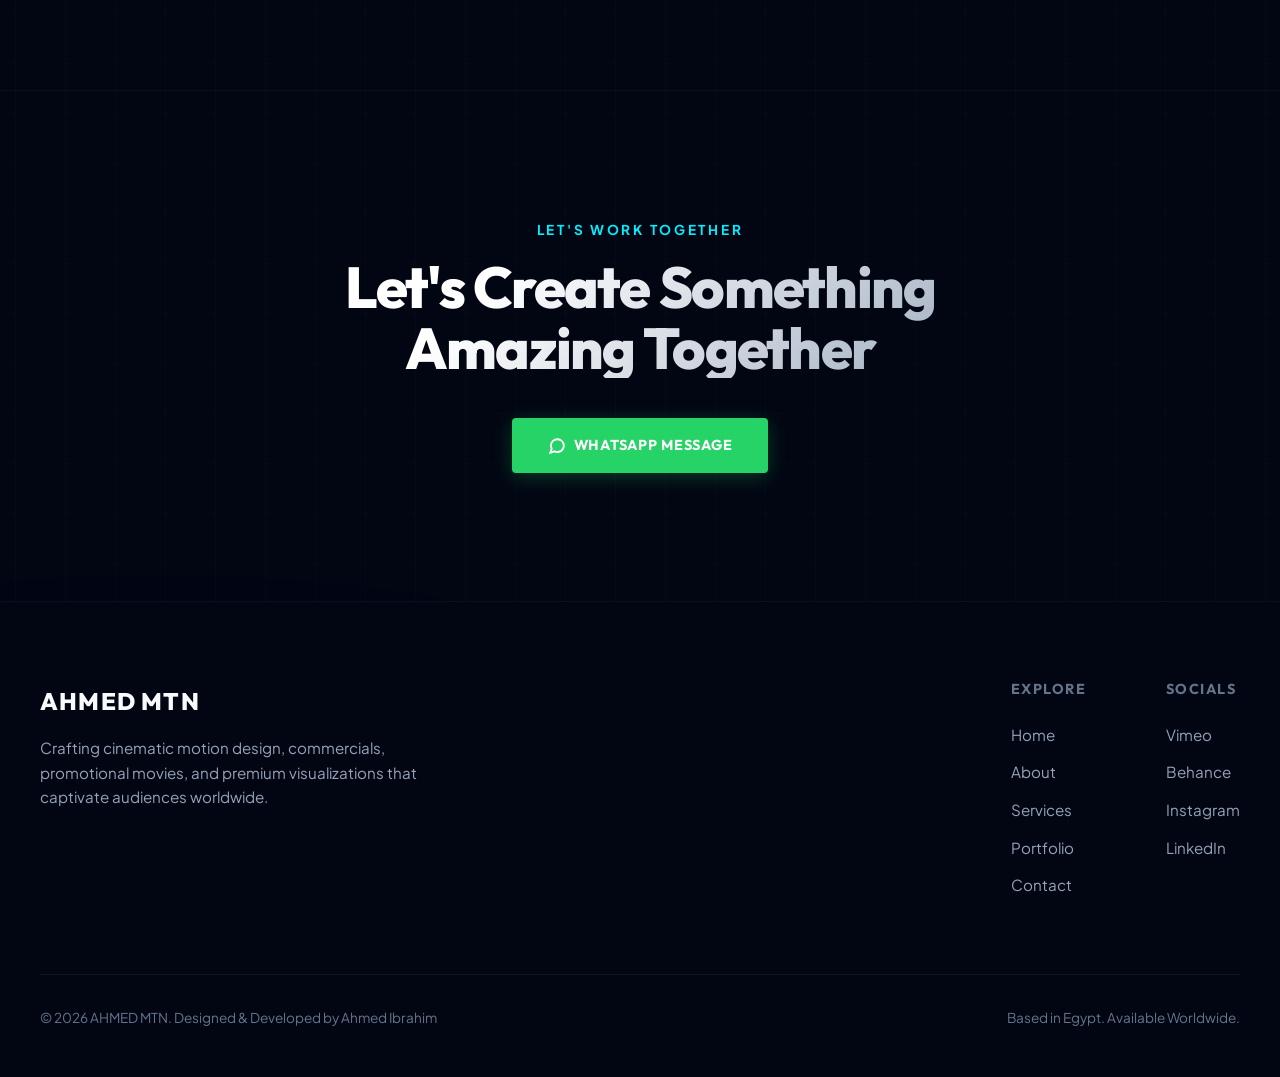
==== commit 1dc609e8: "Add files via upload" ====
--- a/about.html
+++ b/about.html
@@ -121,7 +121,7 @@
 
       <div class="stats-grid reveal" style="grid-template-columns: repeat(auto-fit, minmax(220px, 1fr));">
         <div class="glass-card stat-card">
-          <div class="stat-number">3</div>
+          <div class="stat-number">4</div>
           <div class="stat-label" data-i18n="about_stat1_label">Live Case Studies</div>
         </div>
         <div class="glass-card stat-card">
